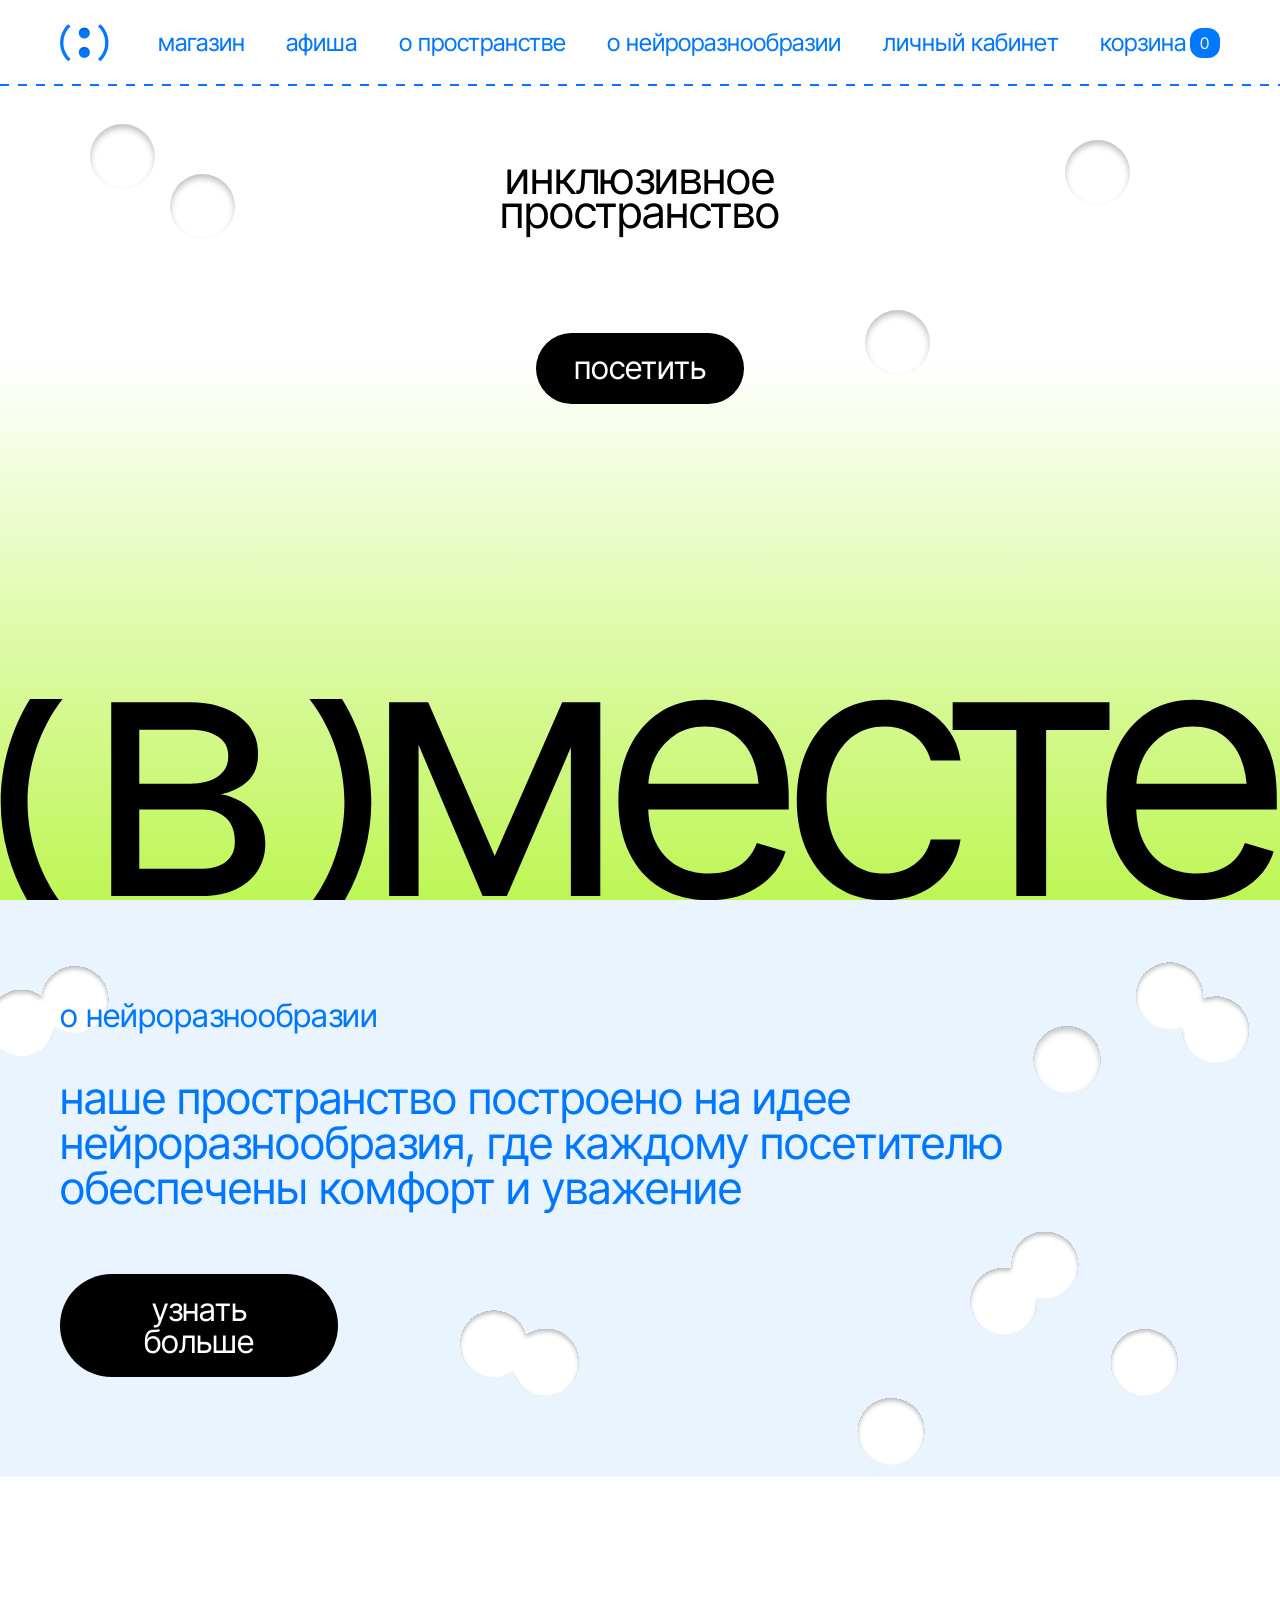
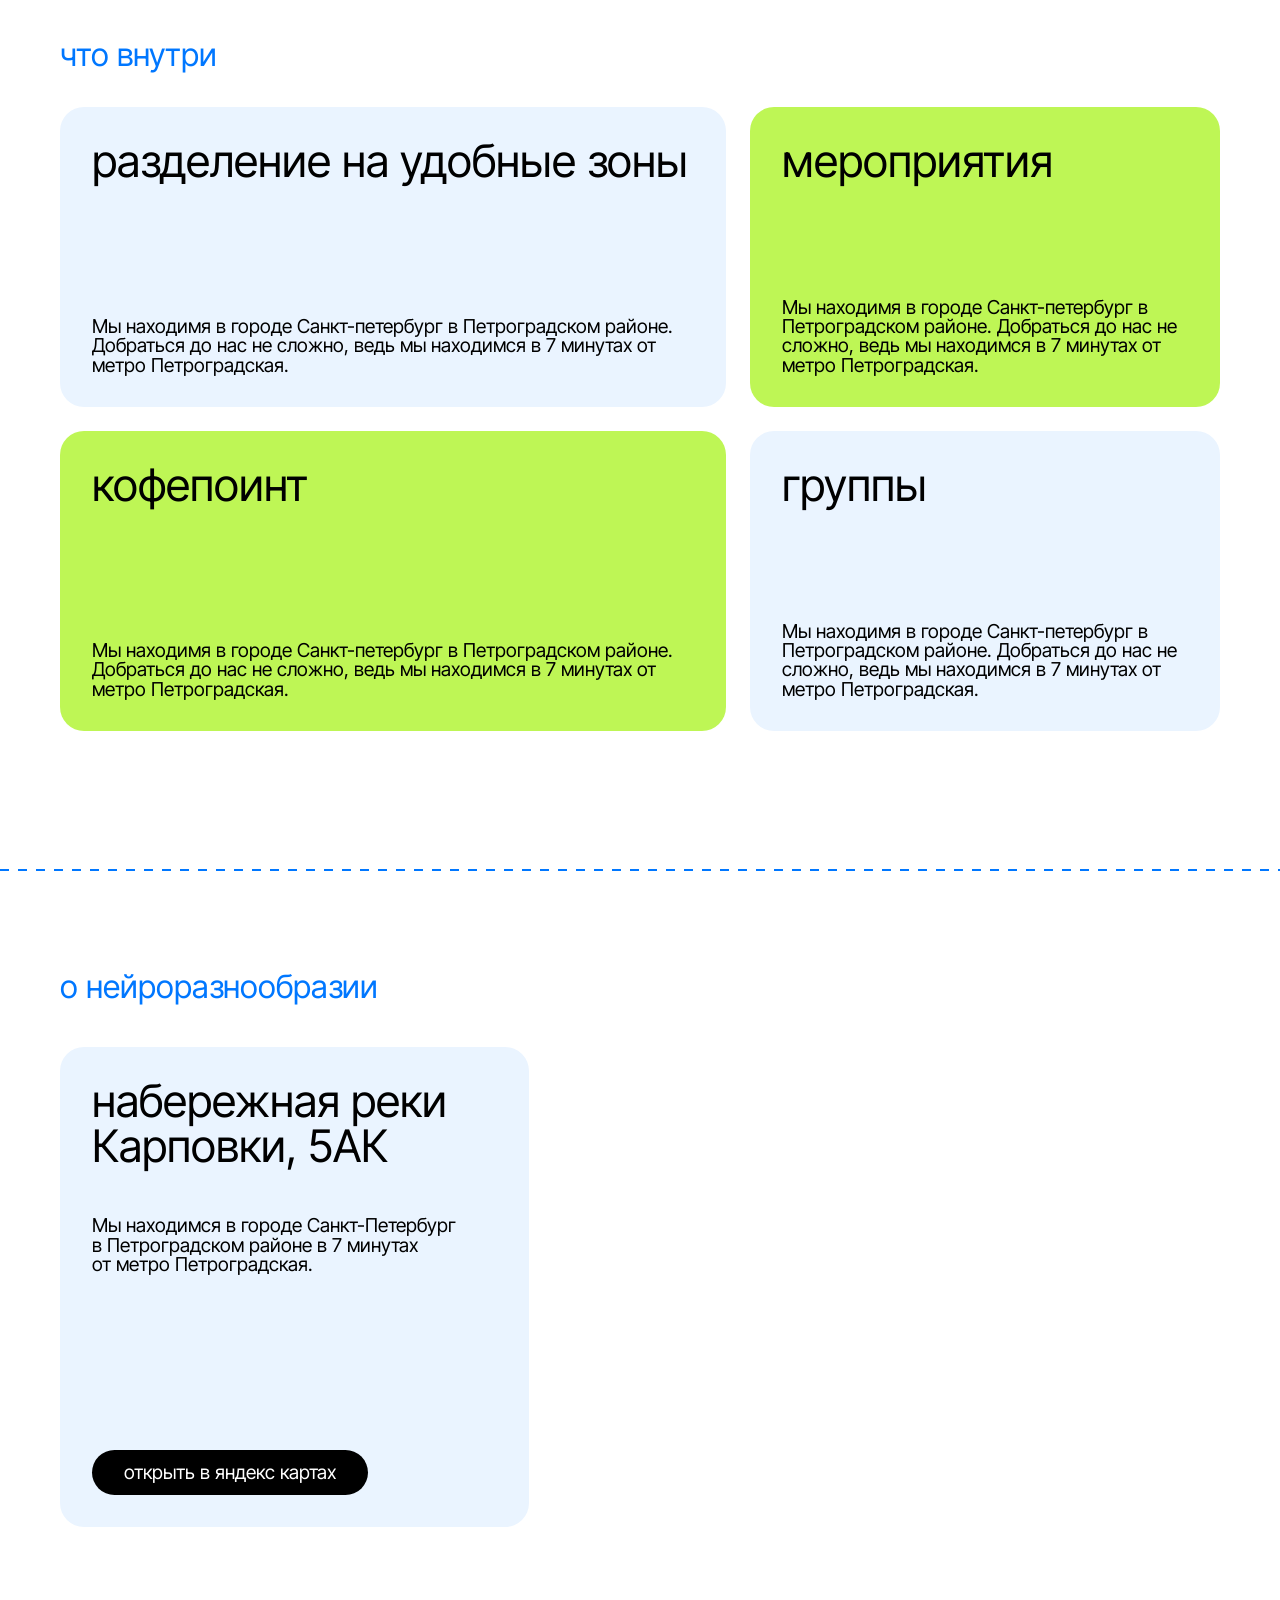
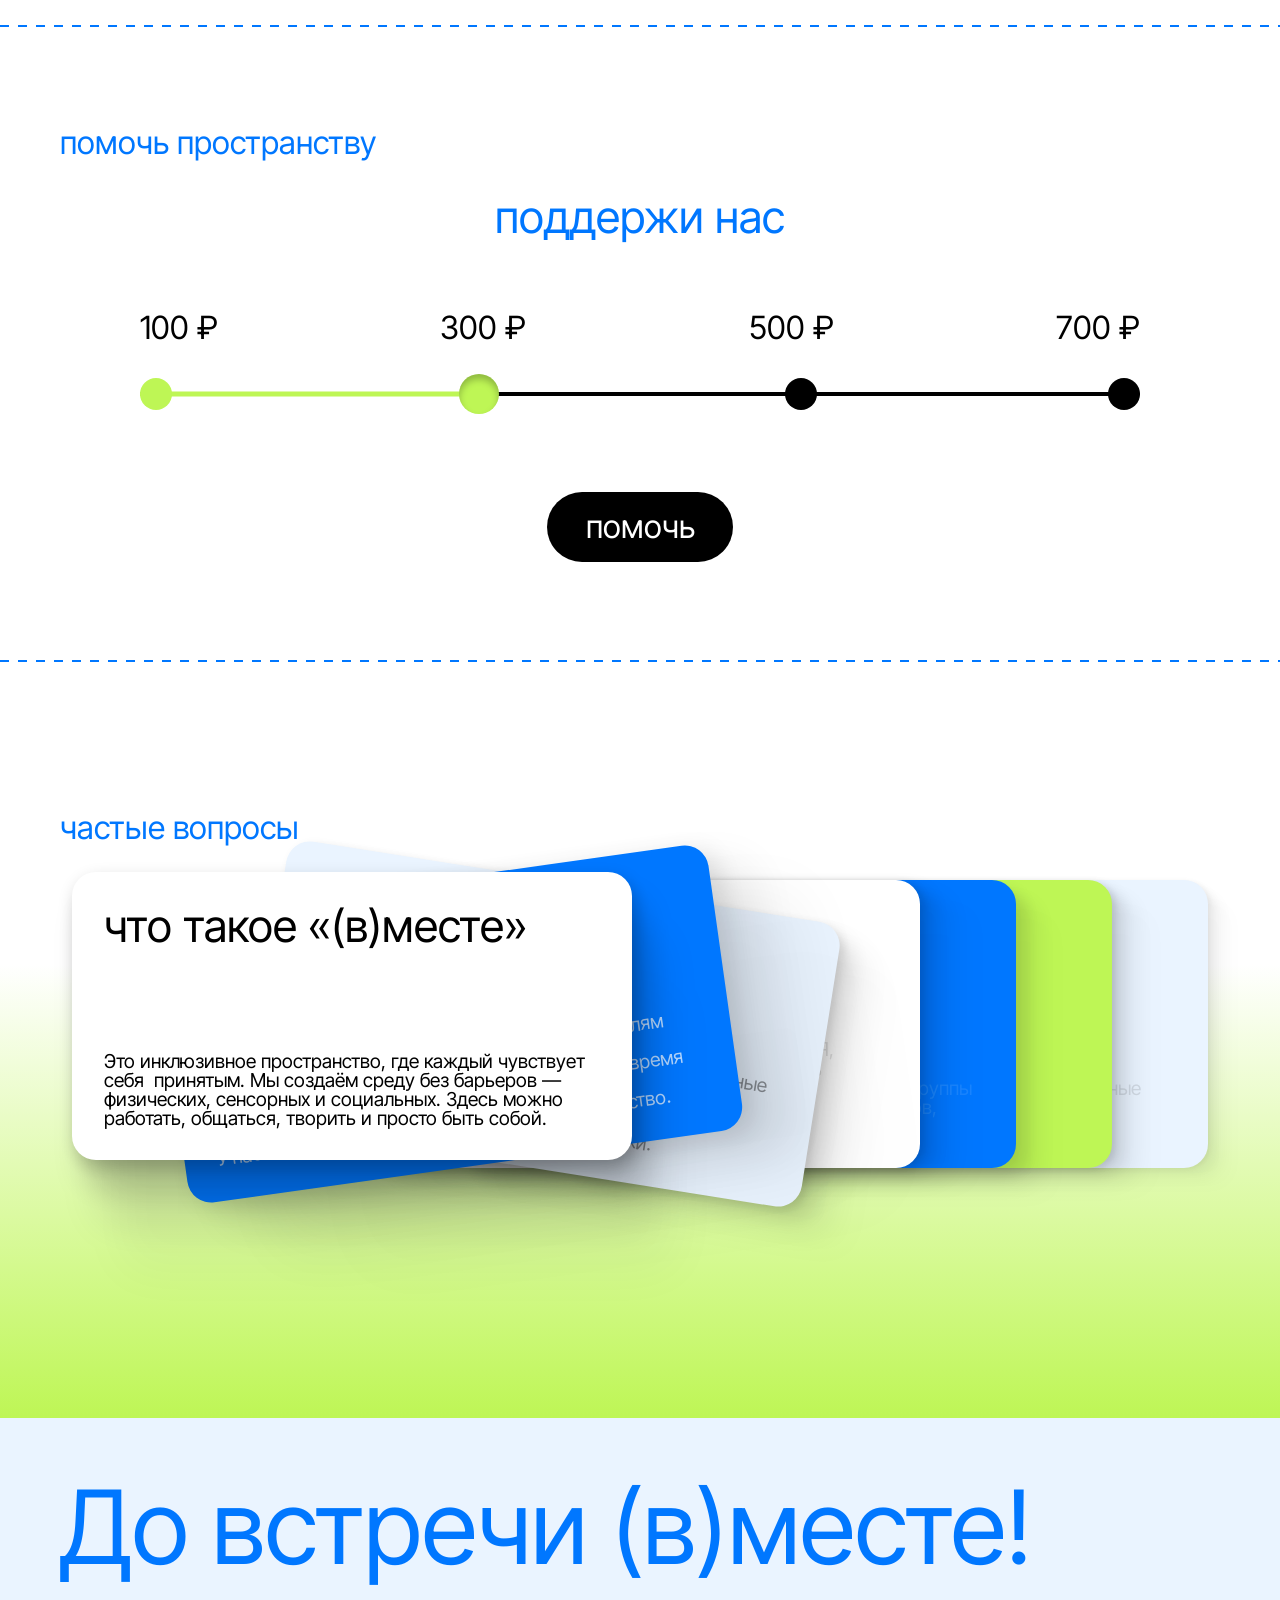
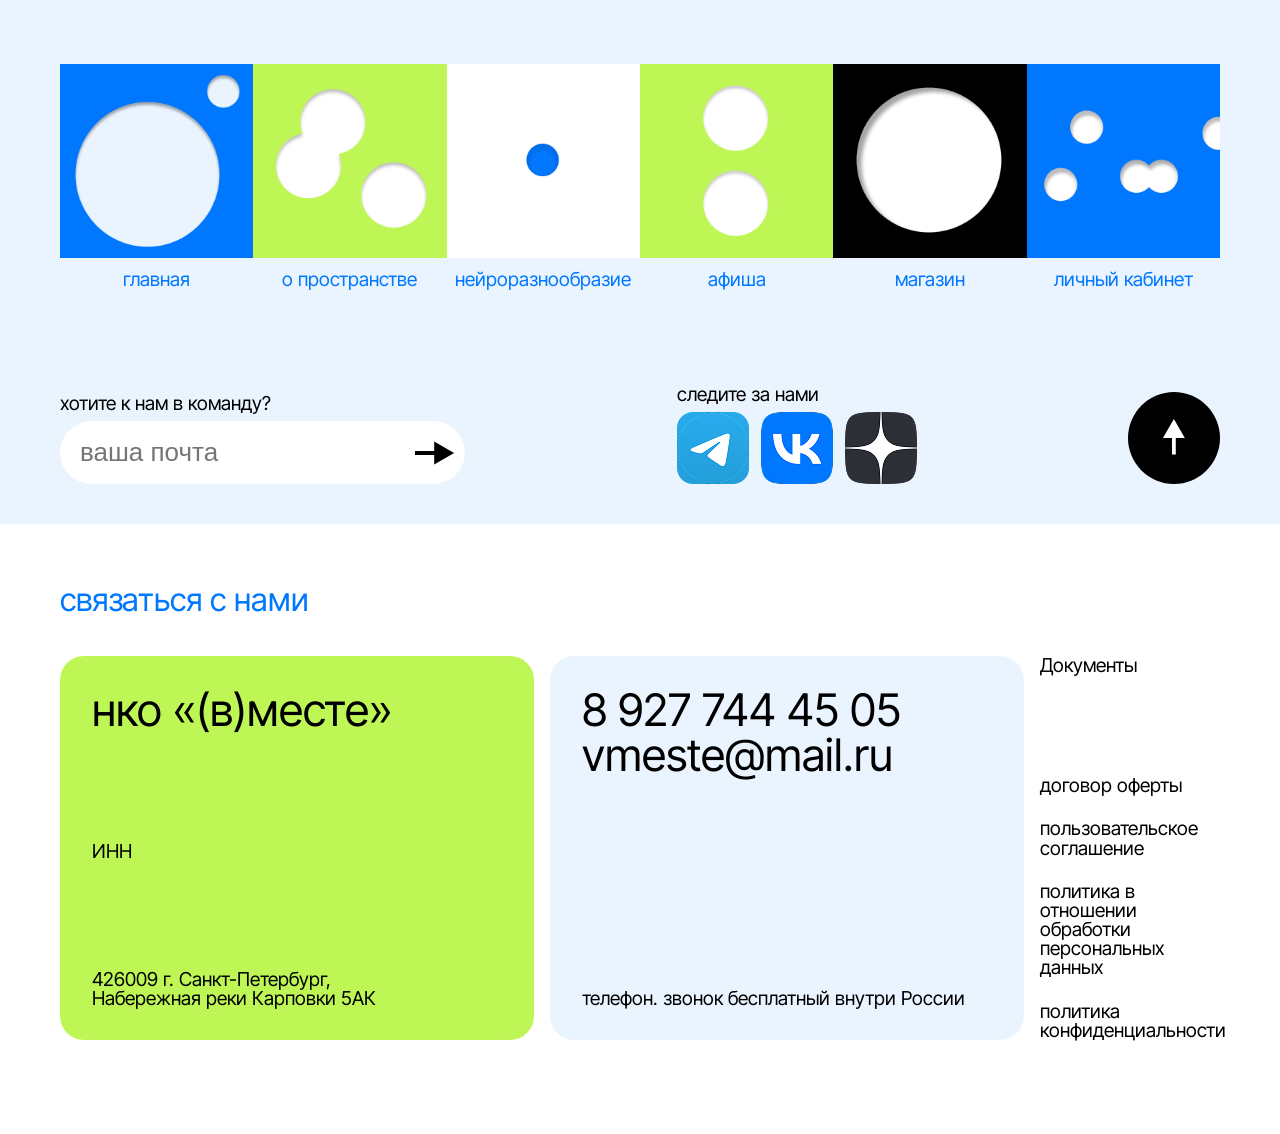
==== index.html @ 38965b95 "Первый коммит" ====
<!DOCTYPE html>
<html lang="ru">
<head>
  <meta charset="UTF-8" />
  <meta name="viewport" content="width=device-width, initial-scale=1.0" />

  <!-- fonts -->
  <link href="https://fonts.googleapis.com/css2?family=Inter+Tight:wght@400&display=swap" rel="stylesheet">

  <!-- styles -->
  <link rel="stylesheet" href="styles/base/reset.css">
  <link rel="stylesheet" href="styles/base/variables.css">
  <link rel="stylesheet" href="styles/base/typography.css">
  

  <link rel="stylesheet" href="styles/layout/grid.css">
  <link rel="stylesheet" href="styles/layout/header.css">

  <link rel="stylesheet" href="styles/components/buttons.css">
  <link rel="stylesheet" href="styles/components/cards.css">
  <link rel="stylesheet" href="styles/components/akk.css">
  <link rel="stylesheet" href="styles/components/slider.css">

  <link rel="stylesheet" href="styles/pages/home.css">
  <link rel="stylesheet" href="styles/layout/footer.css">
  <link rel="stylesheet" href="styles/utils/helpers.css">

  <title>(в)месте</title>
</head>

<body>

 

  <!-- HEADER -->
  <header class="header">
    <div class="layout header__inner">

      <div class="logo">
      <a href="index.html"><img src="media/лого.png" alt="(в)месте"></a>
      </div>

    <!-- Десктопная навигация -->
      <nav class="nav">
        <a href="magazin.html">магазин</a>
        <a href="afisha.html">афиша</a>
        <a href="about vmeste.html">о пространстве</a>
        <a href="about neiro.html">о нейроразнообразии</a>
        <a href="lk.html" class="nav-cart">личный кабинет</a>
        <a href="korzina.html" class="cart">корзина
          <span class="nav-cart__icon">
            <svg width="30" height="30" viewBox="0 0 30 30" fill="none" xmlns="http://www.w3.org/2000/svg">
              <rect width="30" height="30" rx="12" fill="#0178FF"/>
            </svg>

            <span class="nav-cart__count">0</span>
          </span>
        </a>
      </nav>

    <!-- Мобильные элементы (видны только на мобилке) -->
      <div class="header__mobile-right">
        <!-- Иконка корзины -->
        <a href="korzina.html"  aria-label="Корзина">
           <span class="cart-icon__icon">
              <svg width="44" height="38" viewBox="0 0 44 38" fill="none" xmlns="http://www.w3.org/2000/svg">
                <path d="M21.542 0C25.9345 6.2473e-05 28.7988 1.90151 30.501 4.36328C31.9201 6.41578 32.4857 8.78502 32.5967 10.6074H40.2998C42.2017 10.6074 43.6236 12.3545 43.2373 14.2168L38.8047 35.584C38.5157 36.9761 37.289 37.9736 35.8672 37.9736H7.83008C6.42809 37.9736 5.21247 37.0032 4.90332 35.6357L0.0751953 14.2686C-0.348692 12.3924 1.0776 10.6077 3.00098 10.6074H10.3477C10.4828 8.78265 11.0841 6.40701 12.5361 4.35156C14.268 1.90026 17.1509 6.07893e-05 21.542 0ZM21.542 3C18.1528 3.00006 16.1721 4.40373 14.9863 6.08203C13.9622 7.53158 13.4917 9.25329 13.3584 10.6074H29.5898C29.4801 9.25083 29.037 7.52241 28.0332 6.07031C26.88 4.40241 24.9298 3.00006 21.542 3Z" fill="#0178FF"/>
                <path d="M21.2422 29.5723C20.388 29.5723 19.6589 29.3379 19.0547 28.8691C18.4505 28.4004 17.9896 27.7233 17.6719 26.8379C17.3542 25.9473 17.1953 24.8691 17.1953 23.6035C17.1953 22.3431 17.3542 21.2676 17.6719 20.377C17.9948 19.4811 18.4583 18.7988 19.0625 18.3301C19.6667 17.8561 20.3932 17.6191 21.2422 17.6191C22.0911 17.6191 22.8177 17.8561 23.4219 18.3301C24.026 18.7988 24.487 19.4811 24.8047 20.377C25.1276 21.2676 25.2891 22.3431 25.2891 23.6035C25.2891 24.8691 25.1302 25.9473 24.8125 26.8379C24.4948 27.7233 24.0339 28.4004 23.4297 28.8691C22.8307 29.3379 22.1016 29.5723 21.2422 29.5723ZM21.2422 28.3379C21.8203 28.3379 22.3099 28.153 22.7109 27.7832C23.112 27.4082 23.4167 26.8665 23.625 26.1582C23.8385 25.4499 23.9453 24.5983 23.9453 23.6035C23.9453 22.6035 23.8385 21.7493 23.625 21.041C23.4167 20.3327 23.112 19.791 22.7109 19.416C22.3099 19.041 21.8203 18.8535 21.2422 18.8535C20.3776 18.8535 19.7109 19.2702 19.2422 20.1035C18.7734 20.9368 18.5391 22.1035 18.5391 23.6035C18.5391 24.5983 18.6432 25.4499 18.8516 26.1582C19.0651 26.8665 19.3724 27.4082 19.7734 27.7832C20.1797 28.153 20.6693 28.3379 21.2422 28.3379Z" fill="white"/>
              </svg>

              <span class="nav-cart__count"></span>
            </span>
        </a>

        <!-- Бургер -->
        <button class="burger" aria-label="Открыть меню" aria-expanded="false">
          <span class="burger__line"></span>
          <span class="burger__line"></span>
          <span class="burger__line"></span>
        </button>
      </div>
    </div>
  </header>

  <div class="mobile-menu">
    <div class="mobile-menu__inner">
      <nav class="mobile-menu__nav">
        <a href="magazin.html">магазин</a>
        <a href="afisha.html">афиша</a>
        <a href="about vmeste.html">о пространстве</a>
        <a href="about neiro.html">о нейроразнообразии</a>
        <a href="lk.html">личный кабинет</a>
      </nav>
    </div>  
  </div>
  <!-- MAIN -->
  <main>

    <!-- HERO -->
    <section class="hero">

    
      <div class="hero__content">
        <h2 id="ip">
          инклюзивное<br>пространство
        </h2>

        <button id="bh" class="btn btn--primary">
          посетить
        </button>
      </div>

      <div class="hero__title">
        <img src="media/vmeste.svg" alt="(в)месте">
      </div>

      <!-- декоративные круги оставляем -->
      <div class="hero__circle hero__circle--1"></div>
      <div class="hero__circle hero__circle--2"></div>
      <div class="hero__circle hero__circle--3"></div>
      <div class="hero__circle hero__circle--4"></div>


    </section>

    <!-- ABOUT -->
    <section class="about">

      <div id="vyr"><img src="media/b2.svg" alt="вырезанные круги на фоне"></div>

      <div class="layout">
        <h3 class="block_name" id="z2">о нейроразнообразии</h3>
        <h2 id="abz2">наше пространство построено на&nbsp;идее нейроразнообразия, где&nbsp;каждому&nbsp;посетителю обеспечены комфорт и&nbsp;уважение</h2>
        <button id="yznat" class="btn btn--primary">
          узнать больше
        </button>


      </div>
    </section>

    <!-- FEATURES -->
    <section class="features">
      <div class="layout">
        <h3 id="zf" class="block_name">что внутри</h3>
        
        
        <div class="features__grid">
        
          <article class="card card--wide card--blue card--mid">
              <h2>разделение на удобные зоны</h2>
              <p>Мы находимя в городе Санкт-петербург в Петроградском районе. Добраться до нас не сложно, ведь мы находимся в 7 минутах от метро Петроградская.</p>
          </article>
          <article class="card card--narrow card--green card--mid">

            <h2>мероприятия</h2>
            <p>Мы находимя в городе Санкт-петербург в Петроградском районе. Добраться до нас не сложно, ведь мы находимся в 7 минутах от метро Петроградская.</p>

          </article>
          <article class="card card--wide card--green card--mid">

            <h2>кофепоинт</h2>
            <p>Мы находимя в городе Санкт-петербург в Петроградском районе. Добраться до нас не сложно, ведь мы находимся в 7 минутах от метро Петроградская.</p>

          </article>
          <article class="card card--narrow card--blue card--mid">

            <h2>группы</h2>
            <p>Мы находимя в городе Санкт-петербург в Петроградском районе. Добраться до нас не сложно, ведь мы находимся в 7 минутах от метро Петроградская.</p>

          </article>

        </div>

      </div>
    </section>

    <!-- LOCATION -->
    <section class="location">
      <div  class="layout layout--location">

        <h3 class="block_name" >о нейроразнообразии</h3>
        
        <article class="card card--narrow card--blue card--tall">
          <div>
            <h2 id="adress">набережная реки Карповки, 5АК</h2>
            <p>Мы находимся в&nbsp;городе Санкт-Петербург в&nbsp;Петроградском&nbsp;районе в&nbsp;7&nbsp;минутах <br> от&nbsp;метро&nbsp;Петроградская.</p>
          </div>
          
          <button class="btn btn--secondary" >открыть в яндекс картах</button>
         
        </article>

        <article id="map" class="card card--wide card--tall">  
         
        </article>

      </div>
    </section>

    <!-- DONATE -->
    <section class="donate">
      <div  class="layout ">
        <h3 class="block_name">помочь пространству</h3>
        
        <div id="support">
          <h2 id="sup">поддержи нас</h2>
          <div class="slider">
              
                <!-- трек с заполнением (без ползунка) -->
            <div class="labels-top" id="labelsTop">
              <h3 class="label">100 ₽</h3>
              <h3 class="label">300 ₽</h3>
              <h3 class="label">500 ₽</h3>
              <h3 class="label">700 ₽</h3>
            </div>
                
                <!-- ползунок (трек) с кнопками -->
            <div class="slider-track" id="sliderTrack">
              <div class="track-fill" id="trackFill"></div>
              <div class="track-buttons" id="trackButtons">
                <button class="track-btn" data-value="100"></button>
                <button class="track-btn" data-value="300"></button>
                <button class="track-btn" data-value="500"></button>
                <button class="track-btn" data-value="700"></button>
              </div>
            </div>
                
            



          </div>
          <button class="btn btn--primary"> помочь </button>

        </div>





      </div>
    </section>

    <!-- FAQ -->
    <section class="faq">
      <div class="layout layout--padding">
        <h3 class="block_name">частые вопросы</h3>
        <div class="abonement-stack">

          <article class="abonement-item abonement-item--white">
            <h2 class="abonement-item__title">что такое «(в)месте»</h2>
            <p class="abonement-item__description">
              Это инклюзивное пространство, где&nbsp;каждый чувствует себя &nbsp;принятым. 
              Мы&nbsp;создаём среду без&nbsp;барьеров&nbsp;— физических, сенсорных и&nbsp;социальных. 
              Здесь&nbsp;можно работать, общаться, творить и&nbsp;просто&nbsp;быть&nbsp;собой.</p>
          </article>
          
          <article class="abonement-item abonement-item--blue">
            <h2 class="abonement-item__title">кому подходит пространство?</h2>
            <p class="abonement-item__description">
              Всем! Людям с&nbsp;особенностями развития, родителям с&nbsp;детьми, тем&nbsp;кто&nbsp;работает удалённо, 
              ищет единомышленников или&nbsp;просто хочет провести время в&nbsp;принимающей атмосфере. 
              У&nbsp;нас&nbsp;нет&nbsp;«целевой&nbsp;аудитории»&nbsp;—&nbsp;есть&nbsp;сообщество.</p>
          </article>
          
          <article class="abonement-item abonement-item--lightblue">
            <h2 class="abonement-item__title">какая доступность предусмотрена?</h2>
            <p class="abonement-item__description">
              Пандусы и&nbsp;широкие проходы для&nbsp;колясок, тактильные направляющие, индукционные петли для&nbsp;слабослышащих,
              визуальные расписания, дружественное освещение без&nbsp;мерцания и&nbsp;тихая&nbsp;комната для&nbsp;сенсорной&nbsp;разгрузки.</p>
          </article>
          
          <article class="abonement-item abonement-item--white">
            <h2 class="abonement-item__title">как проходят мероприятия?</h2>
            <p class="abonement-item__description">
              Все события адаптированы: есть перевод на&nbsp;РЖЯ, субтитры, тихие зоны, возможность участвовать удалённо. 
              Ведущие обучены инклюзивному взаимодействию. Вы&nbsp;всегда можете сообщить о&nbsp;своих&nbsp;потребностях на&nbsp;входе.</p>
          </article>
          
          <article class="abonement-item abonement-item--blue">
            <h2 class="abonement-item__title">какие есть льготы?</h2>
            <p class="abonement-item__description">
              Бесплатный вход для&nbsp;людей с&nbsp;инвалидностью 1 группы и&nbsp;их&nbsp;сопровождающих. 
              Скидка 50% для&nbsp;студентов, пенсионеров и&nbsp;многодетных семей.</p>
          </article>
          
          <article class="abonement-item abonement-item--green">
            <h2 class="abonement-item__title">где&nbsp;мы&nbsp;находимся?</h2>
            <p class="abonement-item__description">
              Мы находимся в&nbsp;городе Санкт-Петербург в&nbsp;Петроградском районе. <br> 7&nbsp;минут от&nbsp;метро&nbsp;Петроградская.</p>
          </article>
          
          <article class="abonement-item abonement-item--lightblue">
            <h2 class="abonement-item__title">что входит в&nbsp;стоимость?</h2>
            <p class="abonement-item__description">
              Чай, кофе и&nbsp;печенье без&nbsp;ограничений, доступ во&nbsp;все&nbsp;зоны пространства, 
              участие в&nbsp;некоторых активностях, быстрый Wi-Fi, библиотека, настольные игры.
               А&nbsp;главное&nbsp;— принимающее сообщество и&nbsp;атмосфера&nbsp;где&nbsp;тебя&nbsp;ждут.</p>
          </article>
          
        </div>
      </div>


    </section>

  </main>

  <!-- FOOTER -->
  <footer class="footer">
    <div id="fbackf" >
      <div class="layout">
        <h1 id="zf" class="full-width" >До встречи (в)месте!</h1>
        <article class="foot_nav"> 
          <div class="navc"> 
            <a href="index.html"><img src="media/f1.png" alt=""></a>
            <a href="index.html"><p>главная</p></a>
          </div>

          <div class="navc"> 
            <a href="about vmeste.html"><img src="media/f2.png" alt=""></a>
            <a href="about vmeste.html"><p>о пространстве</p></a>
          </div>

          <div class="navc"> 
            <a href="about neiro.html"><img src="media/f3.png" alt=""></a>
            <a href="about neiro.html"><p>нейроразнообразие</p></a>
          </div>

          <div class="navc"> 
            <a href="afisha.html"><img src="media/f4.png" alt=""></a>
            <a href="afisha.html"><p>афиша</p></a>
          </div>

          <div class="navc"> 
            <a href="magazin.html"><img src="media/f5.png" alt=""></a>
            <a href="magazin.html"><p>магазин</p></a>
          </div>

          <div class="navc"> 
            <a href="lk.html"> <img src="media/f6.png" alt=""></a>
            <a href="lk.html"><p>личный кабинет</p></a>
          </div>

        </article>
      
        <div class="nizb">
          <div class="footer__subscribe">
            <p class="footer__subscribe-text">хотите к нам в команду?</p>
            <form class="input-arrow">
              <input 
                type="email" 
                placeholder="ваша почта" 
                class="input-arrow__field"
              >

              <button type="submit" class="input-arrow__btn">
                <!-- вставь сюда SVG из Figma -->
                <svg width="40" height="23" viewBox="0 0 40 23" fill="none" xmlns="http://www.w3.org/2000/svg">
                <path d="M39.124 11.5006L19.2046 23.0012L19.2046 13.4926L-9.38835e-07 13.4926L-6.6163e-07 9.50867L19.2046 9.50868L19.2046 1.33629e-06L39.124 11.5006Z" fill="black"/>
                </svg>

              </button>
            </form>
          </div>
      
        
          <div class="footer__socials">
            <p>следите за нами</p>
            <div class="footer__icons">
              <a href="#" aria-label="Telegram" class="icon"><img src="media/icon_telegram.png" alt=""></a>
              <a href="#" aria-label="VK" class="icon"><img src="media/icon_vk.png" alt=""></a>
              <a href="#" aria-label="Еще" class="icon"><img src="media/icon_dzen.png" alt=""></a>
            </div>
          </div>

          <div>
            <button class="footer__buttonup"> 
              <svg width="35" height="57" viewBox="0 0 35 57" fill="none" xmlns="http://www.w3.org/2000/svg">
              <path d="M17.3203 -1.30331e-06L34.6406 30L20.3203 30L20.3203 56.1973L14.3203 56.1973L14.3203 30L-1.97128e-06 30L17.3203 -1.30331e-06Z" fill="white"/>
              </svg>

            </button>
          </div>
        </div>
      </div>
        
    </div>


    <div id="sback" class="layout"> 

      <h3 id="contactz"  class="full-width">связаться с нами</h3>

          <div class="footer__contacts">

            <!-- карточка 1 -->
            <div class="footer__card footer__card--narrow footer__card--green">
              <h2>нко «(в)месте»</h2>
              <p>ИНН</p>
              <p>
                426009 г. Санкт-Петербург,<br>
                Набережная реки Карповки 5АК
              </p>
            </div>

            <!-- карточка 2 -->
            <div class="footer__card footer__card--narrow footer__card--blue">
              <div><h2>8 927 744 45 05</h2>
              <h2>vmeste@mail.ru</h2></div>
              <p class="footer__note">телефон. звонок бесплатный внутри России</p>
            </div>

            <!-- карточка 3 -->
            <div class="footer__links">
              <p>Документы</p>
              <div class="footer__linksw"> 
               <a href="#"><p>договор оферты</p></a>
               <a href="#"><p>пользовательское соглашение</p></a>
               <a href="#"><p>политика в отношении обработки персональных данных</p></a>
               <a href="#"><p>политика конфиденциальности</p></a>
              </div>
              
            </div>
          </div>

    </div>
  


  </footer>

  

  <script src="js/up.js"></script>
  <script src="js/burger.js"></script>
  <script src="js/slider.js"></script>
  <script src="js/akk.js"></script>
  

  <script>
  // Функция для загрузки карты
  function initMap() {
      // Координаты вашего адреса (наб. реки Карповки, 5АК, Санкт-Петербург)
      // Я нашел их заранее: 59.966, 30.306
      const myAddressCoords = [59.966, 30.306];
      
      // Создаем карту внутри контейнера #map
      const myMap = new ymaps.Map('map', {
          center: myAddressCoords,  // Центрируем карту по вашему адресу
          zoom: 17,                 // Хороший масштаб, чтобы было видно здание
          controls: ['zoomControl', 'fullscreenControl'] // Элементы управления
      });
      
      // Создаем метку (Placemark) в нужных координатах
      const myPlacemark = new ymaps.Placemark(myAddressCoords, {
          // Данные, которые появятся в балуне (всплывающем окне) при клике на метку
          balloonContentHeader: '(в)месте',
          balloonContentBody: 'набережная реки Карповки, 5АК',
          balloonContentFooter: 'Санкт-Петербург',
          // Текст, который появляется при наведении
          hintContent: 'Мы здесь!'
      }, {
          // Необязательные опции внешнего вида
          preset: 'islands#blueStretchyIcon', // Красивый стиль метки
          draggable: false // Чтобы метку нельзя было перетащить
      });
      
      // Добавляем метку на карту
      myMap.geoObjects.add(myPlacemark);
      
      // Опционально: открыть балун при загрузке страницы
      myPlacemark.balloon.open();
      
      // Код для кнопки "открыть в яндекс картах"
      const openBtn = document.getElementById('openMapBtn');
      if (openBtn) {
          openBtn.addEventListener('click', () => {
              // Формируем ссылку для открытия в Яндекс.Картах (пешеходный маршрут от метро)
              const metroStation = 'м. Петроградская';
              const address = 'набережная реки Карповки, 5АК, Санкт-Петербург';
              // Ссылка на пеший маршрут (rtt=pd)
              const url = `https://yandex.ru/maps/?rtext=${encodeURIComponent(metroStation)}~${encodeURIComponent(address)}&rtt=pd`;
              window.open(url, '_blank');
          });
      }
  }
  
  // Загрузка API и инициализация карты
  // Ваш API-ключ
  const apiKey = 'db40a49d-ad56-418d-8392-41600f39fc8c';
  
  // Проверяем, загружен ли уже API
  if (typeof ymaps === 'undefined') {
      const script = document.createElement('script');
      script.src = `https://api-maps.yandex.ru/2.1?apikey=${apiKey}&lang=ru_RU`;
      script.onload = () => ymaps.ready(initMap);
      document.head.appendChild(script);
  } else {
      ymaps.ready(initMap);
  }
</script>



  
</body>
</html>
---- styles/base/variables.css ----
:root {
  /* =========================
     COLORS
  ========================== */
  --black: #000;
  --white: #fff;
  --blue: #0077FF;
  --dark-blue: #0066da;
  --light-blue: #EAF4FF;
  --green: #BEF655;

  /* =========================
     GRADIENTS
  ========================== */
  --gradient-main: linear-gradient(to top, #BEF655 0%, #FFFFFF 60%);

  /* =========================
     LAYOUT
  ========================== */
  --header-height: 86px;

  /* =========================
     SPACING (8pt system)
  ========================== */
  --space-4: 4px;
  --space-8: 8px;
  --space-16: 16px;
  --space-24: 24px;
  --space-32: 32px;
  --space-64: 64px;

  /* =========================
     TYPOGRAPHY BASE
  ========================== */
  --font-primary: "Inter Tight", sans-serif;
  --lh-100: 100%;
  --font-weight: 400;

  /* =========================
     TYPOGRAPHY SIZES (clamp)
  ========================== */
  --h1: clamp(54px, 8vw, 128px);
  --h2: clamp(28px, 3.5vw, 64px);
  --h3: clamp(16px, 2.5vw, 32px);
  --body: clamp(12px, 1.5vw, 20px);
  --dec: clamp(12px, 1.5vw, 16px);
  --nav: clamp(16px, 2vw, 24px);
  --btn-primary: clamp(16px, 2.5vw, 32px);
  --btn-secondary: clamp(12px, 1.5vw, 20px);

  /* =========================
     BUTTON PADDING
  ========================== */
  --btn-padding-mobile: 12px 24px;
  --btn-padding-desktop: 22px 60px;
}

/* ===== ГЛОБАЛЬНЫЕ СТИЛИ ССЫЛОК ===== */
---- styles/base/typography.css ----
h1, h2, h3, p {
  font-family: var(--font-primary);
  line-height: var(--lh-100);
  font-weight: var(--font-weight);
  margin: 0;
}

h1 { font-size: var(--h1); }
h2 { font-size: var(--h2); }
h3 { font-size: var(--h3); }

p {
  font-size: var(--body);
}

.dec {
  font-family: var(--font-primary);
  line-height: var(--lh-100);
  font-weight: var(--font-weight);
  margin: 0;
  font-size: var(--dec);
}

.zone-label {
  font-family: var(--font-primary);
  font-size: var(--body);
  fill: black;
  pointer-events: none; /* критично */
}
---- styles/layout/grid.css ----
/* ===== АДАПТИВНАЯ СЕТКА ===== */
.layout {
  --grid-columns: 12;
  --grid-gap: clamp(8px, 1.25vw, 24px);
  
  display: grid;
  grid-template-columns: repeat(var(--grid-columns), 1fr);
  gap: var(--grid-gap);
  
  width: 100%;
  max-width: 1608px;
  margin: 0 auto;
  padding: 0;
}

.layout--padding {
  padding-top: 120px;
  padding-bottom: 120px;
}

/* Декоративная линия снизу */
#locate {
  position: relative;
}

#locate::after {
  content: '';
  position: absolute;
  bottom: 0;
  left: 0;
  width: 100%;
  height: 2px;
  background: repeating-linear-gradient(
    to right,
    var(--blue) 0px,
    var(--blue) 9px,
    transparent 9px,
    transparent 18px
  );
  background-repeat: no-repeat;
}

.flex {
  display: flex;
  justify-self: center;
  flex-direction: column;
  align-items: center;
}


/* ===== ПЛАНШЕТ ===== */
@media (max-width: 1608px) {
  .layout {
    --grid-columns: 12;
    padding: 0 60px;
  }
  
  .layout--padding {
    padding-top: 80px;
    padding-bottom: 80px;
  }
}

/* ===== ПЛАНШЕТ ===== */
@media (max-width: 1156px) {
  .layout {
    --grid-columns: 6;
    padding: 0 24px;
  }
  
  .layout--padding {
    padding-top: 80px;
    padding-bottom: 80px;
  }
}

/* ===== МОБИЛКА ===== */
@media (max-width: 756px) {
  .layout {
    --grid-columns: 4;
    padding: 0 8px;
  }
  
  .layout--padding {
    padding-top: 60px;
    padding-bottom: 60px;
  }


}
---- styles/layout/header.css ----
/* ===== HEADER ===== */
.header {
  position: fixed;
  top: 0;
  left: 0;
  width: 100%;
  height: var(--header-height);
  z-index: 1000;

  display: flex;
  align-items: center;
  backdrop-filter: blur(15px);
  -webkit-backdrop-filter: blur(10px);
}

.header__inner {
  width: 100%;
  align-items: center;
}

/* ===== ЛОГОТИП ===== */
.logo {
  grid-column: 1 / 4;
  display: flex;
  align-items: center;
}

.logo img {
  display: block;
  max-width: 100%;
  height: auto;
}

/* ===== НАВИГАЦИЯ ===== */
.nav {
  grid-column: 5 / -1;
  display: flex;
  justify-content: space-between;
  align-items: center;
  font-family: var(--font-primary);
  font-size: var(--nav);
  line-height: var(--lh-100);
  font-weight: var(--font-weight);
  text-decoration: none;
}

.nav a {
  color: var(--blue);
  text-decoration: none;
  display: flex;
  align-items: center;
}

.nav a:hover {
  color: var(--dark-blue);
  text-decoration: none;
}

/* ===== ДЕКОРАТИВНАЯ ЛИНИЯ СНИЗУ ===== */
.header::after {
  content: '';
  position: absolute;
  bottom: 0;
  left: 0;
  width: 100%;
  height: 2px;
  background: repeating-linear-gradient(
    to right,
    var(--blue),
    var(--blue) 9px,
    transparent 9px,
    transparent 18px
  );
}

/* ===== МОБИЛЬНЫЕ ЭЛЕМЕНТЫ (по умолчанию скрыты) ===== */
.header__mobile-right {
  display: none;
}

.cart {
  gap: 4px;
}

.cart-icon {
  display: none;
  position: relative;
  width: 32px;
  height: 32px;
  cursor: pointer;
}

.nav-cart {
  display: inline-flex;
  align-items: center;
  text-decoration: none;
  color: var(--blue);
  gap: 4px;
}

.nav-cart__icon {
  position: relative;
  display: inline-flex;
  align-items: center;
  justify-content: center;
}

.nav-cart__icon svg {
  display: block;
}

.nav-cart__count {
  position: absolute;
  top: 50%;
  left: 50%;
  transform: translate(-50%, -50%);
  color: white;
  font-family: var(--font-primary);
  font-size: 16px;
  font-weight: 400;
  line-height: 1;
  pointer-events: none;
}

.burger {
  display: none;
  width: 32px;
  height: 32px;
  background: none;
  border: none;
  cursor: pointer;
  flex-direction: column;
  justify-content: center;
  align-items: center;
  gap: 6px;
  padding: 0;
  z-index: 1001;
}

.burger__line {
  display: block;
  width: 32px;
  height: 3px;
  background: var(--black);
  border-radius: 3px;
  transition: transform 0.3s ease, opacity 0.3s ease;
}

/* Анимация в крестик */
.burger.active .burger__line:nth-child(1) {
  transform: translateY(9px) rotate(45deg);
}

.burger.active .burger__line:nth-child(2) {
  opacity: 0;
}

.burger.active .burger__line:nth-child(3) {
  transform: translateY(-9px) rotate(-45deg);
}

/* ===== МОБИЛЬНОЕ МЕНЮ ===== */
.mobile-menu {
  display: none;
  position: fixed;
  top: 0;
  left: 0;
  width: 100%;
  height: 310px;
  background: var(--white);
  z-index: 999;
  padding-top: calc(var(--header-height) + 16px);
  box-shadow: 0 4px 20px rgba(0, 0, 0, 0.1);
  transform: translateY(-100%);
  transition: transform 0.4s cubic-bezier(0.4, 0, 0.2, 1);
}

.mobile-menu.active {
  transform: translateY(0);
}

.mobile-menu__inner {
  display: grid;
  grid-template-columns: repeat(4, 1fr);
  column-gap: 8px;
  justify-content: center;
  padding: 0 clamp(16px, 8vw - 60px, 156px);
}

.mobile-menu__nav {
  grid-column: 2 / 5;
  display: flex;
  flex-direction: column;
  gap: 16px;
}

.mobile-menu__nav a {
  font-family: var(--font-primary);
  font-size: 16px;
  line-height: var(--lh-100);
  font-weight: var(--font-weight);
  color: var(--black);
  text-decoration: none;
}

.mobile-menu__nav a:hover {
  color: var(--blue);
}

/* ===== АДАПТИВ ===== */

/* Ноутбук (1608px) */
@media (max-width: 1608px) {
  .logo {
    grid-column: 1 / 2;
  }
  
  .nav {
    grid-column: 2 / -1;
  }
}

/* Планшет (1156px) */
@media (max-width: 1156px) {
  .logo {
    grid-column: 1 / 2;
  }
  
  .nav {
    grid-column: 2 / -1;
  }
}

/* Мобилка (756px) */
@media (max-width: 756px) {
  .header {
    height: var(--header-height);
  }
  
  .logo {
    grid-column: 1 / 3;
  }
  
  /* Скрываем десктопную навигацию */
  .nav {
    display: none;
  }
  
  /* Показываем корзину, бургер, мобильное меню */
  .header__mobile-right {
    display: flex;
    align-items: center;
    gap: 16px;
    grid-column: 3 / -1;
    justify-content: flex-end;
  }
  
  .cart-icon {
    display: flex;
  }
  
  .burger {
    display: flex;
  }
  
  .mobile-menu {
    display: block;
  }
}

/* ===== МОБИЛЬНОЕ МЕНЮ ===== */
.mobile-menu {
  position: fixed;
  top: 0;
  left: 0;
  width: 100%;
  height: 100vh;
  background: var(--white);
  z-index: 999;
  padding-top: calc(var(--header-height) + 20px);
  transform: translateX(-100%);
  transition: transform 0.3s cubic-bezier(0.4, 0, 0.2, 1);
  overflow-y: auto;
  box-shadow: 0 4px 20px rgba(0, 0, 0, 0.1);
}

.mobile-menu.active {
  transform: translateX(0);
}

.mobile-menu__inner {
  padding: 0 20px;
}

.mobile-menu__nav {
  display: flex;
  flex-direction: column;
  gap: 24px;
}

.mobile-menu__nav a {
  font-family: var(--font-primary);
  font-size: 20px;
  line-height: var(--lh-100);
  font-weight: var(--font-weight);
  color: var(--blue);
  text-decoration: none;
  padding: 12px 0;
  border-bottom: 1px solid rgba(1, 120, 255, 0.15);
}

.mobile-menu__nav a:last-child {
  border-bottom: none;
}

.mobile-menu__nav a:hover {
  color: var(--dark-blue);
}

.mobile-menu .nav-cart__icon,
.mobile-menu .nav-cart__icon svg,
.mobile-menu .nav-cart__icon rect {
    display: none !important;
}
---- styles/components/buttons.css ----
.btn {
  font-family: var(--font-primary);
  line-height: var(--lh-100);
  font-weight: var(--font-weight);

  border: none;
  border-radius: 999px;
  cursor: pointer;

  display: inline-flex;
  align-items: center;
  justify-content: center;
  text-align: center;

  transition: background 0.2s ease;
  
  text-decoration: none;
  user-select: none;
  -webkit-tap-highlight-color: transparent;
}


.btn--link {
  background: none;
  color: var(--blue);
  font-size: var(--btn-secondary);
  text-decoration: underline;
 

}

.btn--link:hover {
  background: none;
  color: var(--dark-blue);
    
}

.btn--link:active {
  background: none;
  color: var(--black);
    
}



.btn--linkzak {
  background: none;
  color: var(--blue);
  font-size: var(--btn-secondary);
  text-decoration: underline;
   font-size: 14px;

}

.btn--linkzak:hover {
  background: none;
  color: red;
    
}

.btn--linkzak:active {
  background: none;
  color: var(--black);
    
}

/* ===== PRIMARY BUTTON ===== */
.btn--primary {
  background: var(--black);
  color: var(--white);

  font-size: var(--btn-primary);
  padding: clamp(12px, 1.5vw, 22px) clamp(24px, 3vw, 60px);
  min-height: clamp(44px, 4vw, 72px);
  font-weight: 400;
}

/* Hover */
.btn--primary:hover {
  background: var(--blue);
}

/* Focus (WCAG) */
.btn--primary:focus-visible {
  outline: 3px solid var(--green);
  outline-offset: 3px;
  background: var(--blue);
}

/* Active */
.btn--primary:active {
  background: var(--dark-blue);
  transform: scale(0.97);
  transition: transform 0.1s ease;
}

/* Disabled */
.btn--primary:disabled,
.btn--primary[aria-disabled="true"] {
  opacity: 0.5;
  cursor: not-allowed;
  pointer-events: none;
  background: var(--black);
}

/* Visited */
.btn--primary:visited {
  color: var(--white);
}

/* ===== SECONDARY BUTTON ===== */
.btn--secondary {
  background: var(--black);
  color: var(--white);

  font-size: var(--btn-secondary);
  padding: clamp(10px, 1vw, 16px) clamp(20px, 2.5vw, 40px);
  min-height: clamp(44px, 3vw, 56px);
}

.btn--white{
  background: var(--white);
  color: var(--blue);

  font-size: var(--btn-secondary);
  padding: clamp(10px, 1vw, 16px) clamp(20px, 2.5vw, 40px);
  min-height: clamp(44px, 3vw, 56px);
}

.btn--white:hover {
  background: var(--black);
  color: var(--white);
}


.btn--white:active {
  background: var(--black);
  color: var(--light-blue);
  scale: calc(0.95);
}

/* Hover */
.btn--secondary:hover {
  background: var(--blue);
}

/* Focus (WCAG) */
.btn--secondary:focus-visible {
  outline: 3px solid var(--green);
  outline-offset: 3px;
  background: var(--blue);
}

/* Active */
.btn--secondary:active {
  background: var(--blue);
  transform: scale(0.97);
  transition: transform 0.1s ease;
}

/* Disabled */
.btn--secondary:disabled,
.btn--secondary[aria-disabled="true"] {
  opacity: 0.5;
  cursor: not-allowed;
  pointer-events: none;
  background: var(--black);
}

/* ===== МОДИФИКАТОРЫ ШИРИНЫ ===== */
.btn--full {
  width: 100%;
  display: flex;
}

.btn--block {
  width: 100%;
  display: flex;
  min-height: clamp(44px, 4vw, 72px);
}

/* ===== ВЫСОКИЙ КОНТРАСТ ===== */
@media (forced-colors: active) {
  .btn {
    border: 2px solid ButtonText;
  }
  
  .btn--primary:hover,
  .btn--secondary:hover {
    background: Highlight;
    color: HighlightText;
  }
}

/* ===== УМЕНЬШЕНИЕ ДВИЖЕНИЯ ===== */
@media (prefers-reduced-motion: reduce) {
  .btn {
    transition: none;
  }
  
  .btn--primary:active,
  .btn--secondary:active {
    transform: none;
  }
}
---- styles/components/cards.css ----
/* ===== БАЗОВАЯ КАРТОЧКА ===== */
.card {
  display: flex;
  flex-direction: column;
  justify-content: space-between;
  align-items: flex-start;
  padding: 32px;
  border-radius: 24px;
  transition: transform 0.2s ease, box-shadow 0.2s ease;
}

/* ===== МОДИФИКАТОРЫ ШИРИНЫ ===== */
.card--wide {
  grid-column: span 7;
}

.card--narrow {
  grid-column: span 5;
}

.card--standart {
  grid-column: span 6;
}


/* ===== МОДИФИКАТОРЫ ЦВЕТА ===== */
.card--blue {
  background-color: var(--light-blue);
}

.card--green {
  background-color: var(--green);
}

.card--geo {
  background-color: var(--light-blue);
}

.card--white {
  background-color: var(--white);
}

/* ===== МОДИФИКАТОРЫ ВЫСОТЫ ===== */
.card--tall {
  height: 680px;
}

.card--mid {
  height: 434px;
}

.card--medium {
  height: 486px;
}

.card--short {
  height: 280px;
}

/* ===== РАСШИРЕНИЕ ДЛЯ ФУТЕРА ===== */
.footer__card {
  display: flex;
  flex-direction: column;
  justify-content: space-between;
  align-items: flex-start;
  padding: 32px;
  border-radius: 24px;
  transition: transform 0.2s ease, box-shadow 0.2s ease;
  height: 384px;
}

.footer__card--narrow {
  grid-column: span 5;
}

.footer__card--blue {
  background-color: var(--light-blue);
}

.footer__card--green {
  background-color: var(--green);
}

/* ===== НОУТБУК (1608px) ===== */
@media (max-width: 1608px) {
  .card--tall {
    height: 480px;
  }

  .card--mid {
    height: 300px;
  }

  .card--medium {
    height: 300px;
  }

  .card--short {
    height: 180px;
  }
}

/* ===== ПЛАНШЕТ (1156px) ===== */
@media (max-width: 1156px) {

  .card--standart {
    grid-column: span 3;
  }

  .card--wide {
    grid-column: span 3;
  }

  .card--narrow {
    grid-column: span 3;
  }

  .card--tall {
    height: 380px;
  }

  .card--mid {
    height: 300px;
  }

  .card--medium {
    height: 300px;
  }

  .card--short {
    height: 180px;
  }
}

/* ===== МОБИЛКА (756px) ===== */
@media (max-width: 756px) {
  .card--wide {
    grid-column: span 4;
  }

  .card--standart {
    grid-column: span 4;
  }

  .card--narrow {
    grid-column: span 4;
  }

  .card--tall {
    height: 380px;
  }

  .card--mid {
    height: 300px;
  }

  .card--medium {
    height: 300px;
  }

  .card--short {
    height: 180px;
  }
}
---- styles/components/akk.css ----
/* ===== БАЗОВЫЙ ЭЛЕМЕНТ АБОНЕМЕНТА ===== */
.abonement-item {
  display: flex;
  flex-direction: column;
  justify-content: space-between;
  align-items: flex-start;
  padding: 32px;
  border-radius: 24px;
  transition: transform 0.5s cubic-bezier(0.34, 1.56, 0.64, 1),
              box-shadow 0.5s cubic-bezier(0.34, 1.56, 0.64, 1);
  transform-origin: center center;
  cursor: pointer;
  
  /* Уникальные размеры для абонемента */
  width: 792px;
  height: 408px;
  position: absolute;
  top: 0;
  left: 0;
}

/* ===== МОДИФИКАТОРЫ ЦВЕТА ===== */
.abonement-item--white {
  background-color: var(--white);
}

.abonement-item--blue {
  background-color: var(--blue);
}

.abonement-item--lightblue {
  background-color: var(--light-blue);
}

.abonement-item--green {
  background-color: var(--green);
}

/* ===== СТИЛИ ТЕКСТА ВНУТРИ ===== */
.abonement-item__title,
.abonement-item__description {
  transition: opacity 0.5s cubic-bezier(0.34, 1.56, 0.64, 1);
}

/* ===== СОСТОЯНИЯ ===== */
.abonement-item.active-card {
  transform: translateY(-8px) rotate(0deg) !important;
  filter: blur(0) !important;
}

.abonement-item.active-card .abonement-item__title,
.abonement-item.active-card .abonement-item__description {
  opacity: 1 !important;
}

/* ===== ИНДИВИДУАЛЬНЫЕ ТЕНИ ДЛЯ КАЖДОЙ КАРТОЧКИ ===== */
.abonement-item:nth-child(1) {
  box-shadow: 
    3px 7px 17px 0 rgba(0, 0, 0, 0.2),
    12px 28px 31px 0 rgba(0, 0, 0, 0.17),
    27px 64px 41px 0 rgba(0, 0, 0, 0.1),
    47px 113px 49px 0 rgba(0, 0, 0, 0.03),
    74px 177px 54px 0 rgba(0, 0, 0, 0);
}

.abonement-item:nth-child(2) {
  box-shadow: 
    153px 105px 74px 0 rgba(0, 0, 0, 0.01),
    85px 59px 62px 0 rgba(0, 0, 0, 0.05),
    38px 26px 46px 0 rgba(0, 0, 0, 0.09),
    9px 7px 25px 0 rgba(0, 0, 0, 0.1);
}

.abonement-item:nth-child(2) p,
.abonement-item:nth-child(2) h2 {
  color: white;
}

.abonement-item:nth-child(3) {
  box-shadow: 
    60px 42px 29px 0 rgba(0, 0, 0, 0.01),
    34px 24px 25px 0 rgba(0, 0, 0, 0.05),
    15px 11px 18px 0 rgba(0, 0, 0, 0.09),
    4px 3px 10px 0 rgba(0, 0, 0, 0.1);
}

.abonement-item:nth-child(4) {
  box-shadow: 
    58px 25px 25px 0 rgba(0, 0, 0, 0.01),
    32px 14px 21px 0 rgba(0, 0, 0, 0.05),
    14px 6px 16px 0 rgba(0, 0, 0, 0.09),
    4px 2px 9px 0 rgba(0, 0, 0, 0.1);
}

.abonement-item:nth-child(5) {
  box-shadow: 
    42px 34px 22px 0 rgba(0, 0, 0, 0.01),
    24px 19px 18px 0 rgba(0, 0, 0, 0.05),
    10px 9px 14px 0 rgba(0, 0, 0, 0.09),
    3px 2px 7px 0 rgba(0, 0, 0, 0.01);
}

.abonement-item:nth-child(5) p,
.abonement-item:nth-child(5) h2 {
  color: white;
}

.abonement-item:nth-child(6) {
  box-shadow: 
    44px 28px 21px 0 rgba(0, 0, 0, 0.01),
    25px 16px 18px 0 rgba(0, 0, 0, 0.05),
    11px 7px 13px 0 rgba(0, 0, 0, 0.09),
    3px 2px 7px 0 rgba(0, 0, 0, 0.1);
}

.abonement-item:nth-child(7) {
  box-shadow: 
    27px 21px 14px 0 rgba(0, 0, 0, 0.01),
    15px 12px 12px 0 rgba(0, 0, 0, 0.03),
    7px 5px 9px 0 rgba(0, 0, 0, 0.04),
    2px 1px 5px 0 rgba(0, 0, 0, 0.05);
}

/* ===== КОНТЕЙНЕР ДЛЯ СТЕКА ===== */
.abonement-stack {
  grid-column: 1 / -1;
  position: relative;
  min-height: 472px;
}

/* ===== АДАПТИВНОСТЬ ===== */
/* Ноутбук (1608px) */
@media (max-width: 1608px) {
  .abonement-stack {
    min-height: 388px;
  }
  
  .abonement-item {
    width: 560px;
    height: 324px;
  }
  
  
}

/* Планшет (1156px) */
@media (max-width: 1156px) {
  .abonement-stack {
    display: flex;
    overflow-x: auto;
    scroll-snap-type: x mandatory;
    gap: 16px;
    min-height: auto;
    padding: 80px 12px;
    margin: -80px -12px;
    -webkit-overflow-scrolling: touch;
    -ms-overflow-style: none;
    scrollbar-width: none;
  }
  
  .abonement-stack::-webkit-scrollbar {
    display: none;
  }
  
  .abonement-item {
    position: relative;
    left: auto !important;
    top: auto;
    flex-shrink: 0;
    scroll-snap-align: center;
    transform: none !important;
    width: 670px;
    height: 320px;
  }
  
  .abonement-item.active-card {
    transform: none !important;
  }
  
  .abonement-item__title,
  .abonement-item__description {
    opacity: 1 !important;
  }
}

/* Мобилка (756px) */
@media (max-width: 756px) {
  .abonement-stack {
    padding: 100px 12px;
    margin: -100px -12px;
    gap: 12px;
  }

  .abonement-item {
    width: 100%;
    height: auto;
    min-height: 200px;
    padding: 20px;
  }
}
---- styles/components/slider.css ----
.slider {
    width: 1088px;
    background: transparent;
    padding: 54px 0 48px 0;
}

.range-slider {
    width: 100%;
}

/* подписи сверху */
.labels-top {
    display: flex;
    justify-content: space-between;
    margin-bottom: 20px;
    padding: 0;
}

/* трек (дорожка) */
.slider-track {
    position: relative;
    width: 100%;
    height: 60px;
}

/* фоновая линия трека — ЧЁРНАЯ */
.slider-track::before {
    content: '';
    position: absolute;
    top: 50%;
    left: 0;
    transform: translateY(-50%);
    width: 100%;
    height: 4px;
    background: #000000;
    border-radius: 10px;
    z-index: 1;
}

/* заливка прогресса */
.track-fill {
    position: absolute;
    top: 50%;
    left: 0;
    transform: translateY(-50%);
    height: 5px;
    background: var(--green);
    border-radius: 10px;
    width: 0%;
    transition: width 0.25s ease-out;
    z-index: 2;
}

/* контейнер для кнопок */
.track-buttons {
    position: relative;
    width: 100%;
    height: 100%;
    z-index: 3;
    display: flex;
    justify-content: space-between;
    align-items: center;
}

/* каждая кнопка на ползунке */
.track-btn {
    width: 32px;
    height: 32px;
    border-radius: 50%;
    background: #000000;
    border: none;
    color: white;
    font-weight: 700;
    font-size: 0.7rem;
    font-family: monospace;
    cursor: pointer;
    transition: all 0.2s cubic-bezier(0.2, 0.9, 0.4, 1.2);
    
    display: flex;
    align-items: center;
    justify-content: center;
    z-index: 10;
    position: relative;
}

.track-btn.green {
    background: var(--green);
    color: #000000;
}

/* активная кнопка */
.track-btn.active {
    background: var(--green) !important;
    color: #000000 !important;
    transform: scale(1.25);
    box-shadow: inset 0 4px 6px rgba(0,0,0,0.25);
    position: relative;
    z-index: 20;
}

/* ховер для чёрных кнопок */
.track-btn:hover:not(.green) {
    transform: scale(1.1);
    background: #222222;
    box-shadow: inset 0 4px 6px rgba(0,0,0,0.25);
}

/* ховер для зелёных, но не активных */
.track-btn.green:hover:not(.active) {
    transform: scale(1.1);
    background: var(--black);
}

/* ===== НОУТБУК (1608px) ===== */
@media (max-width: 1608px) {
    .slider {
        width: 1000px;
        padding: 40px 0 36px 0;
    }
}

/* ===== ПЛАНШЕТ (1156px) ===== */
@media (max-width: 1156px) {
    .slider {
        width: 600px;
        padding: 32px 20px 28px 20px;
    }
    
    .track-btn {
        width: 28px;
        height: 28px;
        font-size: 0.6rem;
    }
    
    .slider-track {
        height: 50px;
    }
    
    .labels-top .label {
        font-size: 1rem;
    }
}

/* ===== МОБИЛКА (756px) ===== */
@media (max-width: 756px) {
    .slider {
        width: 300px;
        padding: 24px 16px 20px 16px;
    }
    
    .track-btn {
        width: 24px;
        height: 24px;
        font-size: 0.5rem;
    }
    
    .slider-track {
        height: 44px;
    }
    
    .labels-top .label {
        font-size: 0.75rem;
    }
    
    .labels-top {
        margin-bottom: 16px;
    }
}
---- styles/pages/home.css ----
/* ===== HERO SECTION ===== */
.hero {
  position: relative;
  height: 100dvh;
  background: var(--gradient-main);
  overflow: hidden;
  isolation: isolate;
  display: flex;
  flex-direction: column;
}

.hero__content {
  display: flex;
  flex-direction: column;
  align-items: center;
  margin-top: 162px;
  gap: 104px;
  position: relative;
  z-index: 2;
}

.hero__title {
  margin-top: auto;
  width: 100%;
  position: relative;
  z-index: 2;
}

.hero__title img {
  width: 100%;
  display: block;
}

.hero__circle {
  position: absolute;
  width: 92px;
  height: 92px;
  border-radius: 50%;
  background: var(--white);
  box-shadow: none;
  opacity: 0;
  transform: scale(1.2);
  animation: circleAppear 1s cubic-bezier(0.4, 0, 0.2, 1) forwards;
}

/* Позиции кругов с задержками (поочередно) */
.hero__circle--1 { 
  top: 175px; 
  left: 140px; 
  animation-delay: 0.2s; 
}

.hero__circle--2 { 
  top: 245px; 
  left: 240px; 
  animation-delay: 0.5s; 
}

.hero__circle--3 { 
  top: 198px; 
  right: 218px; 
  animation-delay: 0.8s; 
}

.hero__circle--4 { 
  top: 436px; 
  right: 496px; 
  animation-delay: 1.1s; 
}

/* Ключевые кадры анимации */
@keyframes circleAppear {
  0% {
    opacity: 0;
    transform: scale(1.2);
    box-shadow: none;
  }
  40% {
    opacity: 0.5;
    transform: scale(1.15);
    box-shadow: none;
  }
  100% {
    opacity: 1;
    transform: scale(1);
    box-shadow: inset 0 4px 6px rgba(0, 0, 0, 0.25);
  }
}

/* ===== ABOUT SECTION ===== */
.about {
  background-color: var(--light-blue);
  height: fit-content;
  position: relative;
  width: 100%;
  display: flex;
  justify-content: center;
  padding-top: 170px;
  padding-bottom: 170px;
}

.about img {
  position: absolute;
  z-index: 1;
  width: 100%;
  top: 50%;
  left: 50%;
  transform: translate(-52%, -47%);
}

.about .layout {
  position: relative;
  z-index: 2;
}

#z2 {
  grid-column: 1 / -1;
  color: var(--blue);
}

#abz2 {
  grid-column: 1 / -1;
  margin-top: 8px;
  color: var(--blue);
}

#yznat {
  grid-column: 1 / 4;
  margin-top: 48px;
}

#zf {
  color: var(--blue);
}

/* ===== FEATURES SECTION ===== */
.features {
  position: relative;
  padding-bottom: 140px;
  padding-top: 104px;
}

.block_name {
  grid-column: 1 / -1;
  margin-bottom: 20px;
  color: var(--blue);
}

.features__grid {
  grid-column: 1 / -1;
  display: grid;
  grid-template-columns: subgrid;
  gap: 24px;
}

.features::after {
  content: '';
  position: absolute;
  bottom: 0;
  left: 0;
  width: 100%;
  height: 2px;
  background: repeating-linear-gradient(
    to right,
    var(--blue) 0px,
    var(--blue) 9px,
    transparent 9px,
    transparent 18px
  );
  background-repeat: no-repeat;
}

/* ===== LOCATION SECTION ===== */
.location {
  padding-bottom: 100px;
  padding-top: 100px;
  position: relative;
}

.location::after {
  content: '';
  position: absolute;
  bottom: 0;
  left: 0;
  width: 100%;
  height: 2px;
  background: repeating-linear-gradient(
    to right,
    var(--blue) 0px,
    var(--blue) 9px,
    transparent 9px,
    transparent 18px
  );
  background-repeat: no-repeat;
}

#ip {
  line-height: 75%;
  text-align: center;
}

#adress {
  padding-bottom: 48px;
}

#map {
  padding: 0;
  border-radius: 24px;
  overflow: hidden;
}

/* ===== DONATE SECTION ===== */
.donate {
  position: relative;
  padding-top: 100px;
  padding-bottom: 100px;
}

.donate::after {
  content: '';
  position: absolute;
  bottom: 0;
  left: 0;
  width: 100%;
  height: 2px;
  background: repeating-linear-gradient(
    to right,
    var(--blue) 0px,
    var(--blue) 9px,
    transparent 9px,
    transparent 18px
  );
  background-repeat: no-repeat;
}

#support {
  grid-column: 1 / -1;
  display: flex;
  flex-direction: column;
  align-items: center;
  justify-content: center;
  gap: 32px;
}

#sup {
  color: var(--blue);
  text-align: center;
}

/* Контейнер для слайдера */
.slider-wrapper {
  width: 100%;
  display: flex;
  justify-content: center;
}

.faq {
  padding-top: 100px;
  padding-bottom: 100px;
}

.faq {
  background: var(--gradient-main);
}


/* ===== АДАПТИВНОСТЬ ===== */

/* Ноутбук (1608px) */
@media (max-width: 1608px) {
  .hero__circle {
    width: 65px;
    height: 65px;
  }

  .hero__circle--1 { 
    top: 124px; 
    left: 90px; 
  }

  .hero__circle--2 { 
    top: 174px; 
    left: 170px; 
  }

  .hero__circle--3 { 
    top: 310px; 
    right: 350px; 
  }

  .hero__circle--4 { 
    top: 140px; 
    right: 150px; 
  }

  .about {
    padding-top: 100px;
    padding-bottom: 100px;
  }

  #z2 {
    grid-column: 1 / -1;
  }

  #abz2 {
    grid-column: 1 / -1;
  }

  #yznat {
    grid-column: 1 / 4;
  }

  .faq {
    padding-top: 70px;
    padding-bottom: 70px;
  }
}

/* Планшет (1156px) */
@media (max-width: 1156px) {
  .hero__content {
    align-items: center;
    text-align: center;
  }

  .hero__circle {
    width: 40px;
    height: 40px;
  }

  .hero__circle--1 { 
    top: 145px; 
    left: 60px; 
  }

  .hero__circle--2 { 
    top: 195px; 
    left: 120px; 
  }

  .hero__circle--3 { 
    top: 160px; 
    right: 100px; 
  }

  .hero__circle--4 { 
    top: 320px; 
    right: 200px; 
  }

  .about {
    padding-top: 50px;
    padding-bottom: 50px;
  }

  #z2 {
    grid-column: 1 / -1;
  }

  #abz2 {
    grid-column: 1 / -1;
  }

  #yznat {
    grid-column: 1 / 4;
  }
}

/* Мобилка (756px) */
@media (max-width: 756px) {
  .hero__content {
    align-items: center;
    text-align: center;
  }

  .hero__circle {
    width: 40px;
    height: 40px;
  }

  .hero__circle--1 { 
    top: 120px; 
    left: 30px; 
  }

  .hero__circle--2 { 
    top: 160px; 
    left: 80px; 
  }

  .hero__circle--3 { 
    top: 140px; 
    right: 40px; 
  }

  .hero__circle--4 { 
    top: 250px; 
    right: 100px; 
  }

  #z2 {
    grid-column: 1 / -1;
  }

  #abz2 {
    grid-column: 1 / -1;
  }

  #yznat {
    grid-column: span 2;
    
    margin-top: 48px;
  }

  .faq {
    padding-top: 60px;
    padding-bottom: 60px;
  }

  .features__grid {
    gap: 8px;
  }
}

.layout--location {
  gap: 24px;
}

@media (max-width: 756px) {
  .layout--location {
    gap: 8px;
  }
}
---- styles/layout/footer.css ----
.foot_nav {
  grid-column: 1 / -1;
  position: relative;
  display: flex;
  flex-direction: row;
  padding-top: 70px;
}

.navc {
  display: flex;
  flex-direction: column;
  flex: 1;
  align-items: center;
  text-align: center;
  gap: 12px;
}

.navc img {
  width: 100%;
  max-width: 100%;
  height: auto;
  object-fit: contain;
  transition: transform 0.3s cubic-bezier(0.2, 0.9, 0.4, 1);
}

#zf {
  padding-top: 78px;
  grid-column: 1 / -1;

}

/* Компонент input с кнопкой-стрелкой */
.input-arrow {
  position: relative;
  width: 100%;
}

.input-arrow__field {
  width: 100%;
  padding: 16px 60px 16px 20px;
  border: none;
  border-radius: 40px;
  background: var(--white);
  font-size: 32px;
  color: black;
  outline: none;
}

.input-arrow__btn {
  position: absolute;
  right: 8px;
  top: 50%;
  transform: translateY(-50%);
  width: 44px;
  height: 44px;
  border: none;
  border-radius: 50%;
  background: none;
  display: flex;
  align-items: center;
  justify-content: center;
  cursor: pointer;
}

.input-arrow__btn svg {
  width: 40px;
  height: 24px;
}

.footer__subscribe {
  grid-column: 1 / 5;
  position: relative;
  display: flex;
  flex-direction: column;
  gap: 8px;
}

#fbackf {
  background-color: var(--light-blue);
  padding-bottom: 40px;
  width: 100%;
}

#sback {
  background-color: var(--white);
  width: 100%;
}

.footer__socials {
  grid-column: 7 / 9;
  position: relative;
  display: flex;
  flex-direction: column;
  gap: 8px;
}

.footer__year {
  position: relative;
  display: flex;
  justify-content: end;
}

#contactz {
  color: var(--blue);
  padding-top: 80px;
}

.footer__contacts {
  display: grid;
  grid-template-columns: subgrid;
  grid-column: 1 / -1;
  padding-top: 24px;
}

.footer__links {
  grid-column: span 2;
  display: flex;
  flex-direction: column;
  justify-content: space-between;
}

.footer__links a {
  text-decoration: none;
  color: black;
}

.footer__links a:hover {
  text-decoration: underline;
  color: var(--blue);
}

.footer__linksw {
  display: flex;
  flex-direction: column;
  gap: 24px;
}

.footer {
  padding-bottom: 94px;
}

/* ===== ХОВЕР ДЛЯ НАВИГАЦИИ В ФУТЕРЕ ===== */
.foot_nav .navc {
  position: relative;
  transition: transform 0.3s cubic-bezier(0.2, 0.9, 0.4, 1);
}

.foot_nav .navc:hover {
  transform: scale(1.1);
  z-index: 10;
}

.foot_nav .navc a img {
  display: block;
  transition: transform 0.3s cubic-bezier(0.2, 0.9, 0.4, 1);
}

.foot_nav a {
  color: var(--blue);
  text-decoration: none;
}

.foot_nav a:hover {
  color: var(--dark-blue);
  text-decoration: none;
}

.foot_nav .navc p {
  transition: color 0.2s ease;
}

.foot_nav .navc:hover p {
  color: var(--dark-blue);
}

.footer__icons {
  display: flex;
  flex-direction: row;
  justify-content: start;
  gap: 12px;
}

.icon {
  display: flex;
  align-items: center;
  justify-content: center;
  transition: transform 0.3s cubic-bezier(0.2, 0.9, 0.4, 1);
}

.icon img {
  width: 100%;
  max-width: 100%;
  height: auto;
  object-fit: contain;
}

.footer__icons .icon:hover {
  transform: scale(1.1);
  z-index: 10;
}



.nizb {
  display: flex;
  flex-direction: row;
  grid-column: 1 / -1;
  justify-content: space-between;
  padding-top: 80px;
  align-items: end;
}

.footer__buttonup {
  width: 92px;
  height: 92px;
  background-color: var(--black);
  border-radius: 100px;
  border: none;
  outline: none;
}

.footer__buttonup:hover {
  background-color: var(--blue);
}

.footer__buttonup:focus-visible {
  outline: 3px solid var(--green);
  outline-offset: 3px;
  background: var(--blue);
}

.footer__buttonup:active {
  background-color: var(--dark-blue);
  transform: scale(0.95);
}

.footer__buttonup:disabled {
  background-color: #666666;
  cursor: not-allowed;
  opacity: 0.6;
}

.footer__buttonup svg {
  width: 36px;
  height: 36px;
  pointer-events: none;
}

.footer__buttonup svg path {
  transition: fill 0.2s ease;
}

.footer__buttonup:hover svg path {
  fill: var(--white);
}

/* ===== НОУТБУК (1608px) ===== */
@media (max-width: 1608px) {
  .footer__subscribe {
    grid-column: 1 / 5;
  }
  
  #contactz {
    padding-top: 60px;
  }
  
  #zf {
    padding-top: 58px;
  }
  
  .input-arrow__field {
    font-size: 26px;
  }
}

/* ===== ПЛАНШЕТ (1156px) ===== */
@media (max-width: 1156px) {
  #sback .footer__contacts {
    grid-template-columns: subgrid;
  }

  .footer__icons {
    display: flex;
    flex-direction: row;
    justify-content: start;
    gap: 4px;
  }

  .icon img {
    width: 80%;
    height: auto;
    object-fit: contain;
  }

  .footer__buttonup {
    width: 65px;
    height: 65px;
  }

  .footer__buttonup svg {
    width: 26px;
    height: 26px;
  }

  #zf {
    padding-top: 48px;
  }

  .footer__contacts {
    grid-template-columns: subgrid;
    grid-column: 1 / -1;
  }

  .footer__card {
    height: 200px;
  }

  .footer__card:nth-child(1) {
    grid-column: span 3;
  }

  .footer__card:nth-child(2) {
    grid-column: span 3;
  }

  .footer__links {
    grid-column: 1 / -1;
    flex-direction: row;
    justify-content: space-between;
    align-items: center;
    padding-top: 20px;
  }

  .footer__linksw {
    flex-direction: row;
    gap: 16px;
    flex-wrap: wrap;
  }

  #contactz {
    padding-top: 60px;
  }

  .foot_nav {
    flex-wrap: wrap;
    gap: 32px;
    padding-top: 50px;
  }

  .navc {
    flex: 1 1 calc(33% - 32px);
    align-items: center;
    text-align: center;
  }

  .footer__links {
    grid-column: 1 / -1;
    display: flex;
    flex-direction: column;
    justify-content: start;
    align-items: flex-start;
    gap: 12px;
  }

  .footer__linksw {
    display: flex;
    flex-direction: column;
    justify-content: start;
    gap: 8px;
  }
}

/* ===== МОБИЛКА (756px) ===== */
@media (max-width: 756px) {
  .footer__subscribe {
    grid-column: 1 / -1;
    padding-top: 40px;
  }

  .input-arrow__field {
    font-size: 18px;
    padding: 12px 50px 12px 16px;
  }

  .input-arrow__btn {
    width: 36px;
    height: 36px;
    right: 6px;
  }

  .input-arrow__btn svg {
    width: 30px;
    height: 18px;
  }

  .footer__socials {
    grid-column: 1 / -1;
    padding-top: 30px;
  }

  .footer__year {
    grid-column: 1 / -1;
    justify-content: flex-start;
    padding-top: 40px;
  }

  #zf {
    padding-top: 38px;
  }

  .foot_nav {
    flex-wrap: wrap;
    justify-content: space-between;
    gap: 24px;
    padding-top: 40px;
  }

  .navc {
    flex: 0 0 calc(50% - 12px);
    align-items: center;
    text-align: center;
  }

  .footer__contacts {
    grid-template-columns: subgrid;
    grid-column: 1 / -1;
  }

  .footer__card {
    height: 200px;
  }

  .footer__card:nth-child(1),
  .footer__card:nth-child(2) {
    grid-column: span 4;
  }

  .footer__links {
    grid-column: 1 / -1;
    flex-direction: column;
    gap: 16px;
  }

  .footer__linksw {
    flex-direction: column;
    gap: 12px;
  }

  #contactz {
    padding-top: 40px;
  }

  .footer {
    padding-bottom: 60px;
  }

  #fbackf {
    padding-bottom: 30px;
  }

  .footer__buttonup {
    width: 44px;
    height: 44px;
  }

  .footer__buttonup svg {
    width: 24px;
    height: 24px;
  }

  .icon img {
    width: 50%;
    height: auto;
    object-fit: contain;
  }

  .footer__icons {
    display: flex;
    flex-direction: row;
    justify-content: start;
    gap: 4px;
  }

  .nizb {
    flex-wrap: wrap;
    padding-top: 40px;
    gap: 24px;
  }

  .footer__subscribe {
    flex: 0 0 100%;
  }

  .footer__socials {
    flex: 1;
  }

  .nizb > div:last-child {
    flex: 0 0 auto;
  }
}
---- styles/utils/helpers.css ----
/* ===== УТИЛИТАРНЫЕ КЛАССЫ ===== */

/* Растягивание на всю ширину сетки */
.full-width {
  grid-column: 1 / -1;
}

/* Флекс-контейнеры */
.flex-column {
  display: flex;
  flex-direction: column;
}

.flex-center {
  display: flex;
  justify-content: center;
  align-items: center;
}

.flex-column-center {
  display: flex;
  flex-direction: column;
  align-items: center;
  justify-content: center;
}

/* Позиционирование */
.relative {
  position: relative;
}

.absolute {
  position: absolute;
}

/* Текст */
.text-center {
  text-align: center;
}

/* Декоративная пунктирная линия снизу */
.dashed-border-bottom {
  position: relative;
}

.dashed-border-bottom::after {
  content: '';
  position: absolute;
  bottom: 0;
  left: 0;
  width: 100%;
  height: 2px;
  background: repeating-linear-gradient(
    to right,
    var(--blue) 0px,
    var(--blue) 9px,
    transparent 9px,
    transparent 18px
  );
  background-repeat: no-repeat;
}
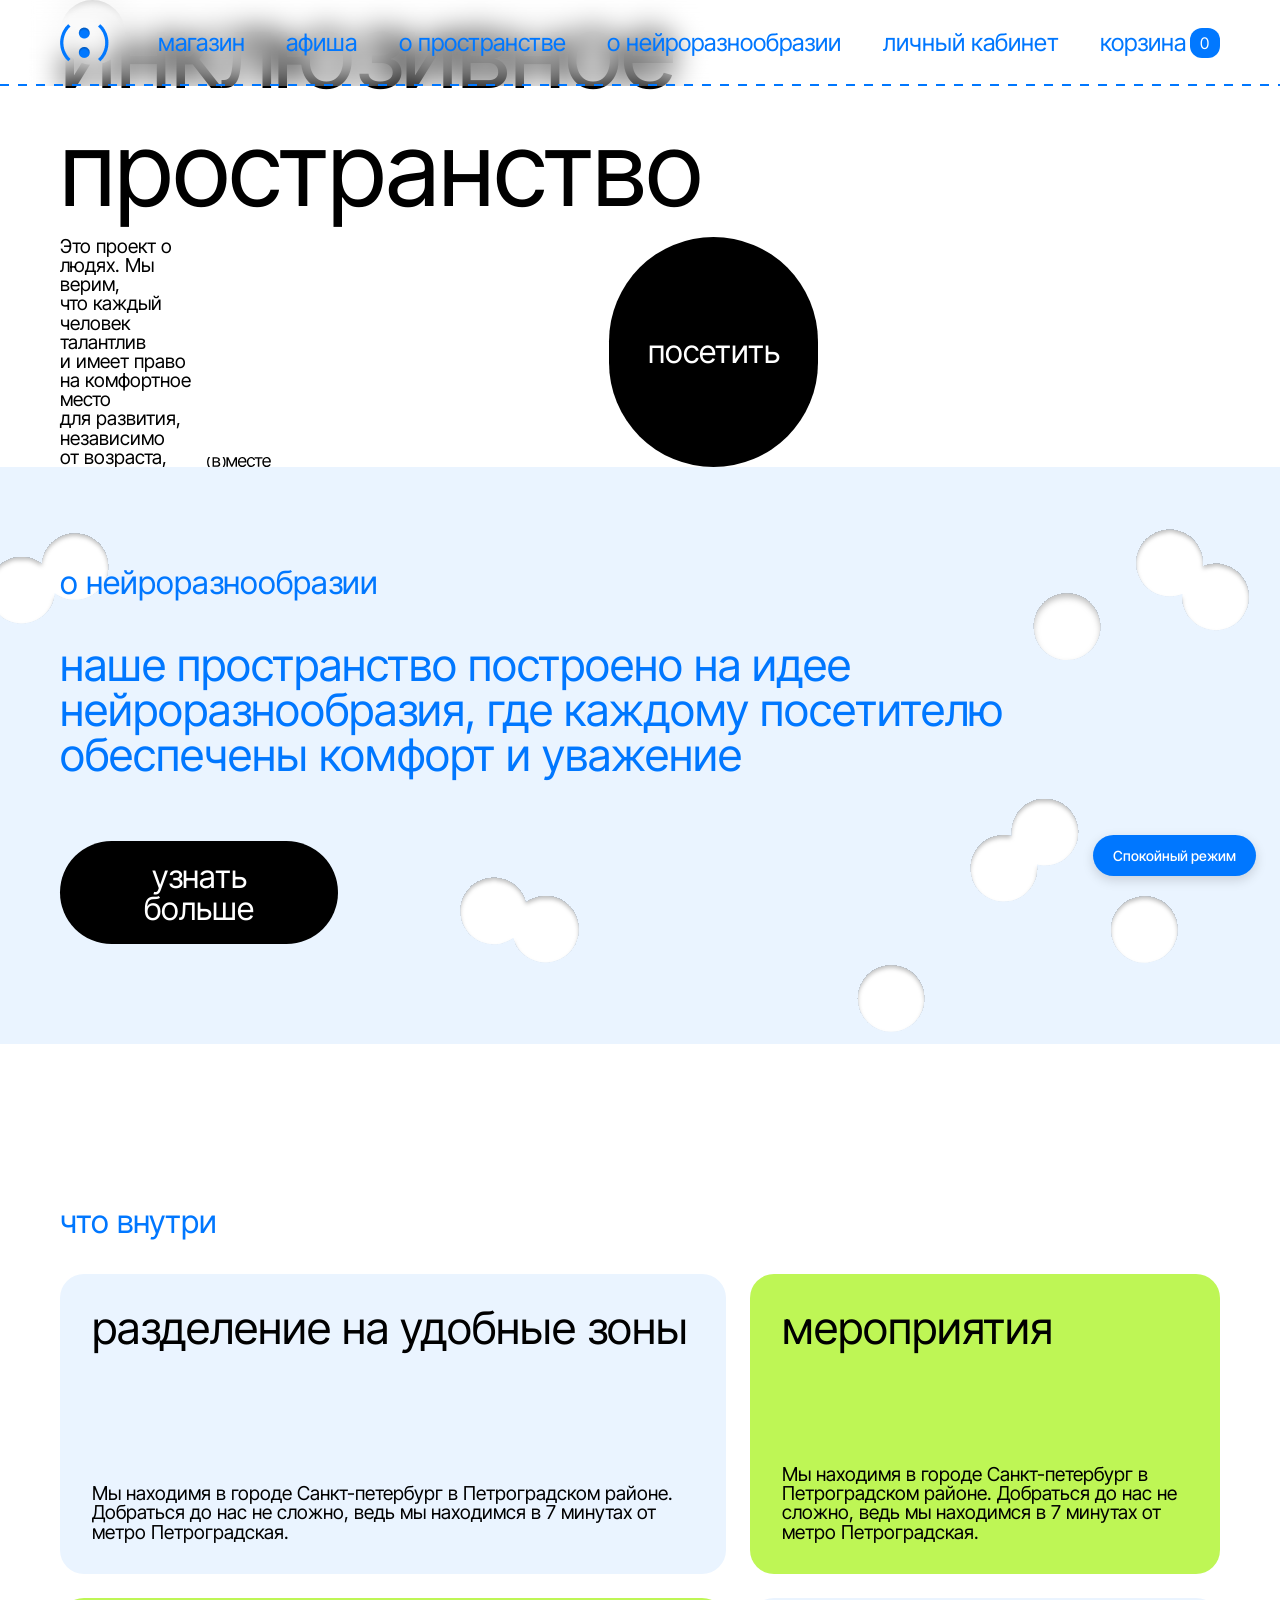
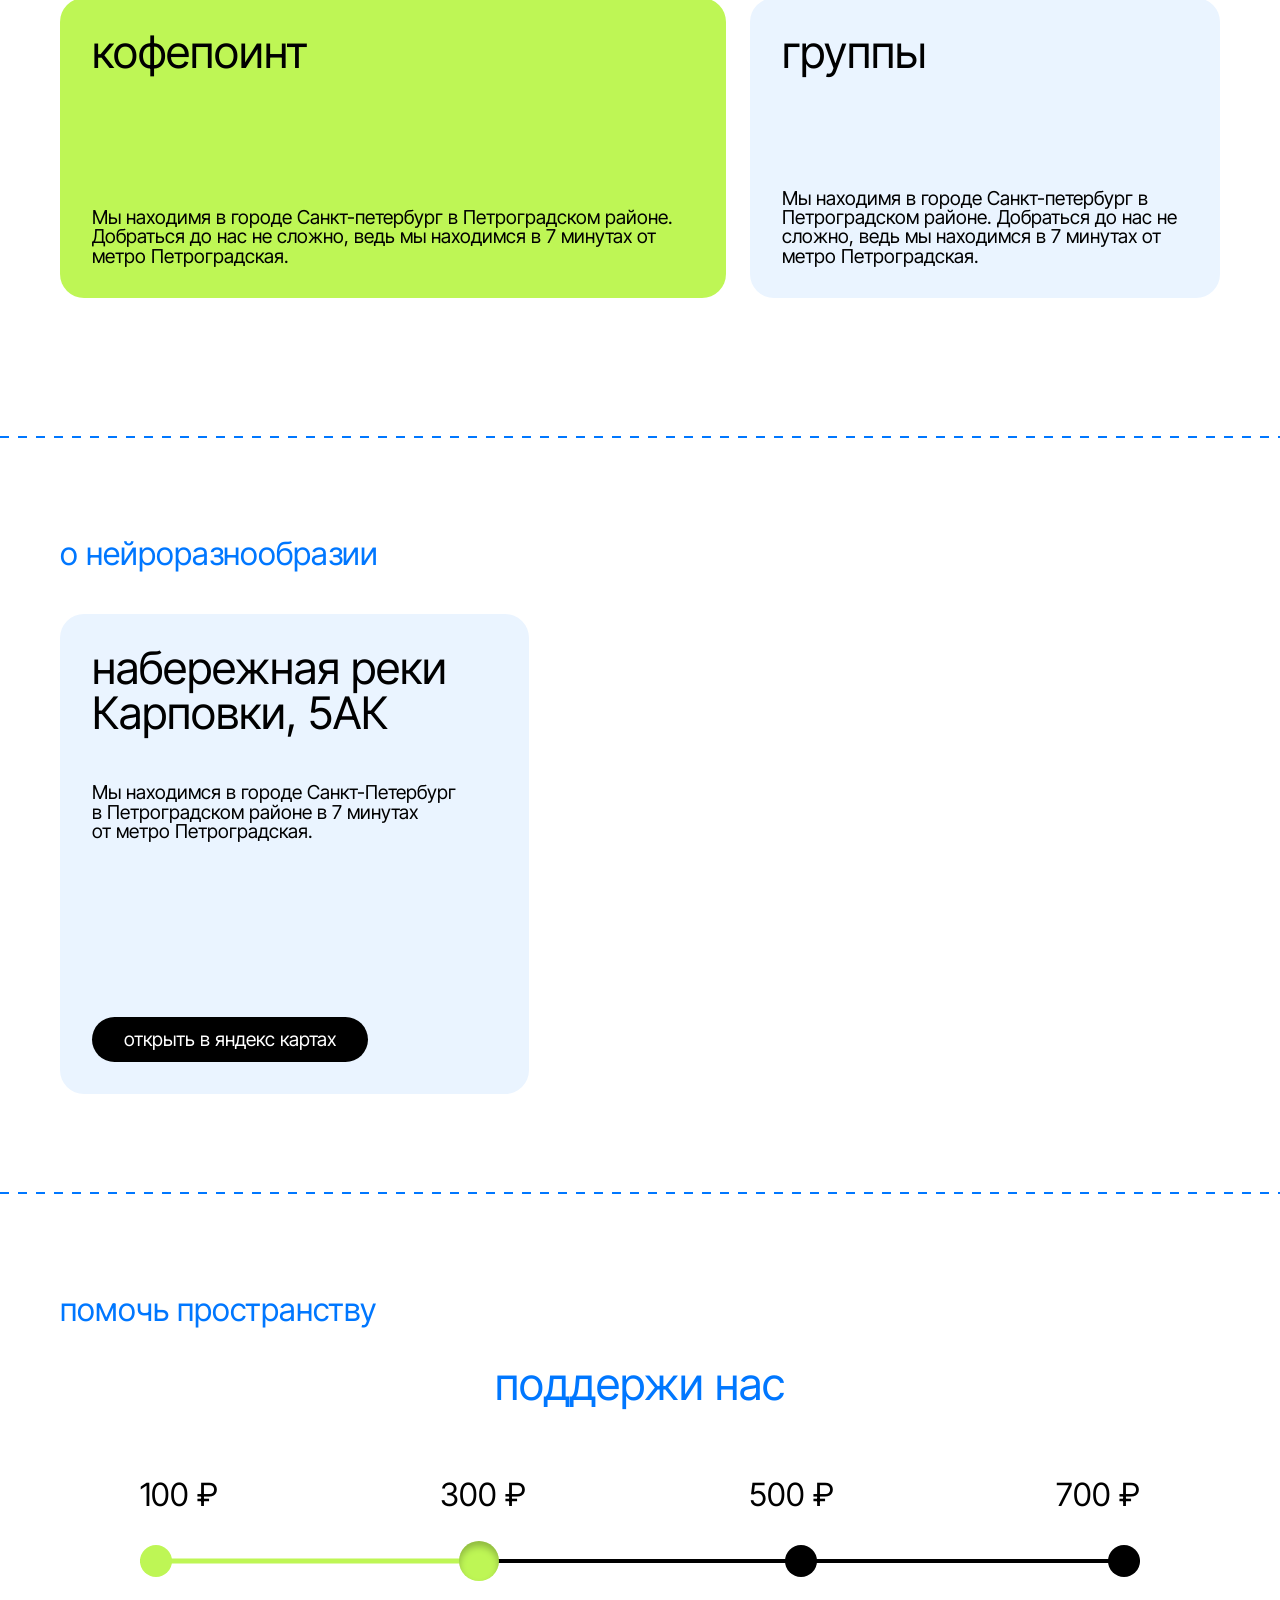
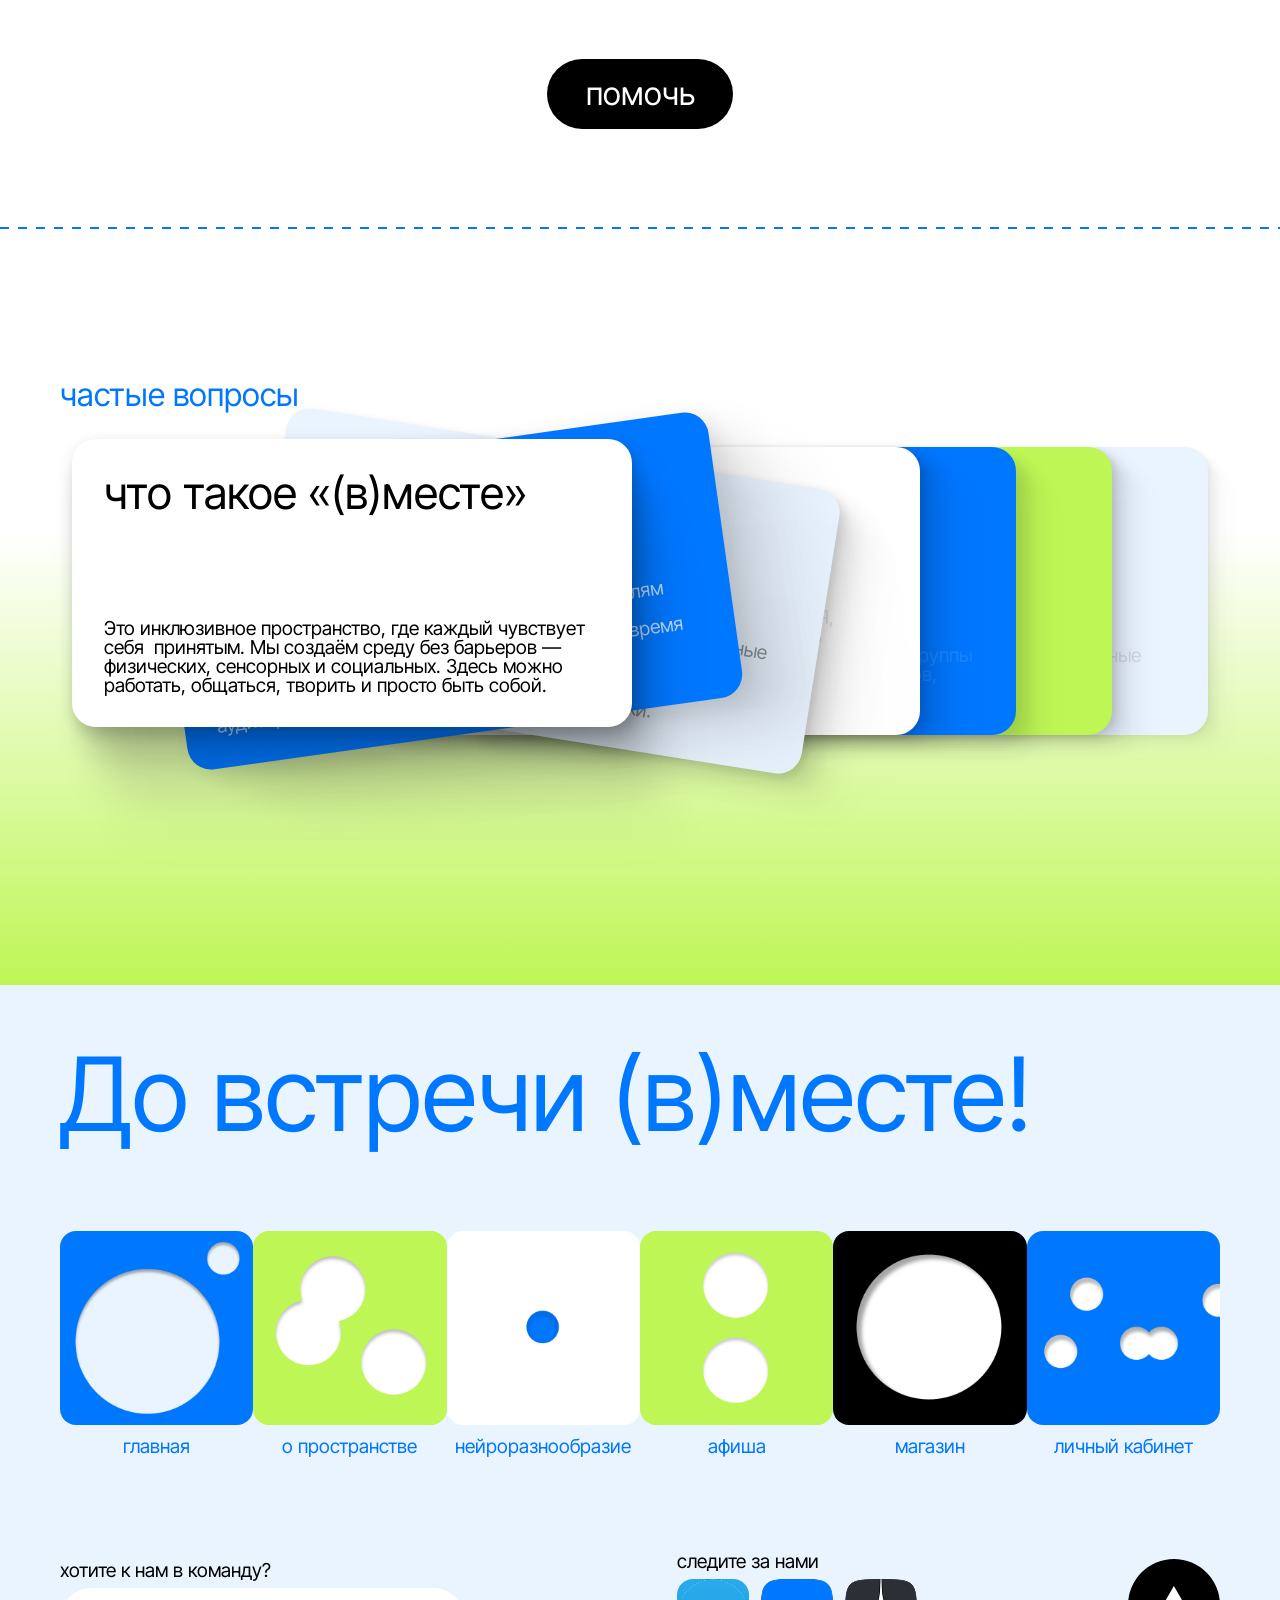
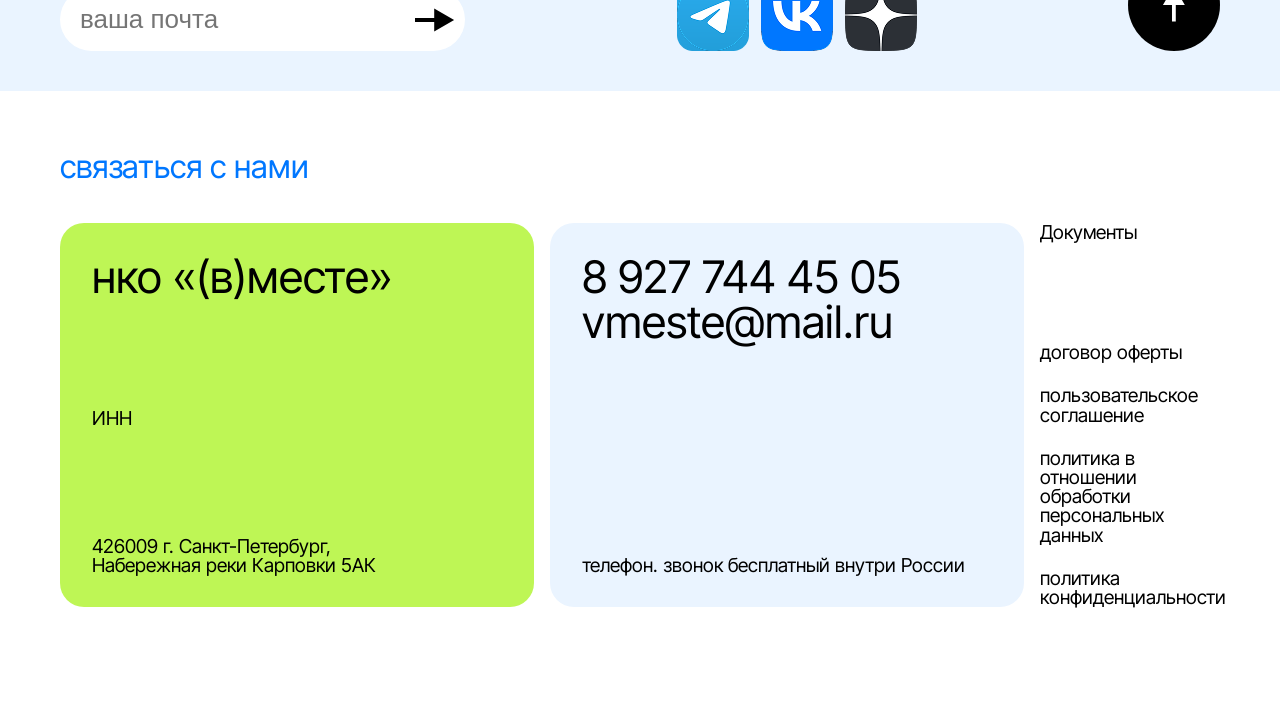
==== commit 558c5b7e: "feat: supabase CORS proxy, cache-busting, UI updates" ====
--- a/index.html
+++ b/index.html
@@ -3,6 +3,9 @@
 <head>
   <meta charset="UTF-8" />
   <meta name="viewport" content="width=device-width, initial-scale=1.0" />
+  <link rel="icon" type="image/png" href="media/лого.png">
+  <link rel="apple-touch-icon" href="media/лого.png">
+  <script src="js/local-cache.js"></script>
 
   <!-- fonts -->
   <link href="https://fonts.googleapis.com/css2?family=Inter+Tight:wght@400&display=swap" rel="stylesheet">
@@ -11,6 +14,7 @@
   <link rel="stylesheet" href="styles/base/reset.css">
   <link rel="stylesheet" href="styles/base/variables.css">
   <link rel="stylesheet" href="styles/base/typography.css">
+  <link rel="stylesheet" href="styles/base/dark-theme.css">
   
 
   <link rel="stylesheet" href="styles/layout/grid.css">
@@ -97,29 +101,39 @@
   <main>
 
     <!-- HERO -->
-    <section class="hero">
-
-    
-      <div class="hero__content">
-        <h2 id="ip">
-          инклюзивное<br>пространство
-        </h2>
-
-        <button id="bh" class="btn btn--primary">
+    <section id="hero">
+
+      <div class="layout">
+      
+        <h1 id="zn1" class="full-width">
+          инклюзивное
+        </h1>
+        <h1 id="zn2" class="full-width">
+          пространство 
+        </h1>
+        
+        <p id="neirotext3">Это&nbsp;проект&nbsp;о людях. Мы верим, что&nbsp;каждый человек талантлив и&nbsp;имеет право на&nbsp;комфортное место для&nbsp;развития, независимо от&nbsp;возраста, </p>
+        
+        <div id="zn3" class="hero__title">
+          <img src="media/vmeste.svg" alt="(в)месте">
+        </div>
+
+        
+        <div class="hero__circle"></div>
+
+
+        <div class="dashed-line dashed-line-1"></div>
+        <div class="dashed-line dashed-line-2"></div>
+        <div class="dashed-line dashed-line-3"></div>
+        <div class="dashed-line dashed-line-4"></div>
+
+
+     
+       <button id="bh" class="btn btn--primary" onclick="window.location.href='afisha.html';">
           посетить
         </button>
       </div>
-
-      <div class="hero__title">
-        <img src="media/vmeste.svg" alt="(в)месте">
-      </div>
-
-      <!-- декоративные круги оставляем -->
-      <div class="hero__circle hero__circle--1"></div>
-      <div class="hero__circle hero__circle--2"></div>
-      <div class="hero__circle hero__circle--3"></div>
-      <div class="hero__circle hero__circle--4"></div>
-
+   
 
     </section>
 
@@ -131,8 +145,8 @@
       <div class="layout">
         <h3 class="block_name" id="z2">о нейроразнообразии</h3>
         <h2 id="abz2">наше пространство построено на&nbsp;идее нейроразнообразия, где&nbsp;каждому&nbsp;посетителю обеспечены комфорт и&nbsp;уважение</h2>
-        <button id="yznat" class="btn btn--primary">
-          узнать больше
+        <button onclick="window.location.href='about neiro.html';" id="yznat" class="btn btn--primary">узнать больше
+          
         </button>
 
 
@@ -187,7 +201,7 @@
             <p>Мы находимся в&nbsp;городе Санкт-Петербург в&nbsp;Петроградском&nbsp;районе в&nbsp;7&nbsp;минутах <br> от&nbsp;метро&nbsp;Петроградская.</p>
           </div>
           
-          <button class="btn btn--secondary" >открыть в яндекс картах</button>
+          <button class="btn btn--secondary" onclick="window.open('https://yandex.ru/maps/-/CPt0zPpf', '_blank')" >открыть в яндекс картах</button>
          
         </article>
 
@@ -231,7 +245,7 @@
 
 
           </div>
-          <button class="btn btn--primary"> помочь </button>
+          <button class="btn btn--primary"  > помочь </button>
 
         </div>
 
@@ -259,9 +273,9 @@
           <article class="abonement-item abonement-item--blue">
             <h2 class="abonement-item__title">кому подходит пространство?</h2>
             <p class="abonement-item__description">
-              Всем! Людям с&nbsp;особенностями развития, родителям с&nbsp;детьми, тем&nbsp;кто&nbsp;работает удалённо, 
+              Всем! Людям с особенностями развития, родителям с&nbsp;детьми, тем&nbsp;кто&nbsp;работает удалённо, 
               ищет единомышленников или&nbsp;просто хочет провести время в&nbsp;принимающей атмосфере. 
-              У&nbsp;нас&nbsp;нет&nbsp;«целевой&nbsp;аудитории»&nbsp;—&nbsp;есть&nbsp;сообщество.</p>
+              У&nbsp;нас&nbsp;нет&nbsp;«целевой аудитории»&nbsp;— есть&nbsp;сообщество.</p>
           </article>
           
           <article class="abonement-item abonement-item--lightblue">
@@ -369,9 +383,9 @@
           <div class="footer__socials">
             <p>следите за нами</p>
             <div class="footer__icons">
-              <a href="#" aria-label="Telegram" class="icon"><img src="media/icon_telegram.png" alt=""></a>
-              <a href="#" aria-label="VK" class="icon"><img src="media/icon_vk.png" alt=""></a>
-              <a href="#" aria-label="Еще" class="icon"><img src="media/icon_dzen.png" alt=""></a>
+              <a href="https://web.telegram.org/a/" target="_blank" aria-label="Telegram" class="icon"><img src="media/icon_telegram.png" alt=""></a>
+              <a href="https://vk.com/club238383279" target="_blank" aria-label="VK" class="icon"><img src="media/icon_vk.png" alt=""></a>
+              <a href="https://dzen.ru/" aria-label="Еще"  target="_blank" class="icon"><img src="media/icon_dzen.png" alt=""></a>
             </div>
           </div>
 
@@ -416,10 +430,10 @@
             <div class="footer__links">
               <p>Документы</p>
               <div class="footer__linksw"> 
-               <a href="#"><p>договор оферты</p></a>
-               <a href="#"><p>пользовательское соглашение</p></a>
-               <a href="#"><p>политика в отношении обработки персональных данных</p></a>
-               <a href="#"><p>политика конфиденциальности</p></a>
+               <a href="https://isni.ru/upload/iblock/c7a/c7ad024bdbc6056213cb684a8a956ce5.pdf" target="_blank"><p>договор оферты</p></a>
+               <a href="https://cyber-drom.ru/documents/%D0%9F%D0%BE%D0%BB%D1%8C%D0%B7%D0%BE%D0%B2%D0%B0%D1%82%D0%B5%D0%BB%D1%8C%D1%81%D0%BA%D0%BE%D0%B5%20%D1%81%D0%BE%D0%B3%D0%BB%D0%B0%D1%88%D0%B5%D0%BD%D0%B8%D0%B5.pdf" target="_blank"><p>пользовательское соглашение</p></a>
+               <a href="https://csbkem.ru/images/privacy_policy.pdf" target="_blank"><p>политика в отношении обработки персональных данных</p></a>
+               <a href="https://csbkem.ru/images/privacy_policy.pdf" target="_blank"><p>политика конфиденциальности</p></a>
               </div>
               
             </div>
@@ -435,6 +449,7 @@
 
   <script src="js/up.js"></script>
   <script src="js/burger.js"></script>
+  <script src="js/cart.js"></script>
   <script src="js/slider.js"></script>
   <script src="js/akk.js"></script>
   
@@ -502,8 +517,234 @@
   }
 </script>
 
-
-
+<script src="js/theme.js"></script>
+
+<!-- МОДАЛЬНОЕ ОКНО ДЛЯ ПОМОЩИ -->
+<!-- МОДАЛЬНОЕ ОКНО ДЛЯ ПОМОЩИ -->
+<div class="donate-modal" id="donateModal" style="display: none;">
+  <div class="donate-modal__overlay"></div>
+  <div class="donate-modal__content">
+    <div class="donate-modal__header">
+      <h3>поддержать пространство</h3>
+      <button class="donate-modal__close" id="closeDonateModal">✕</button>
+    </div>
+    <div class="donate-modal__body">
+      <p class="donate-modal__demo">✨ это демоверсия ✨</p>
+      <p>В реальном проекте здесь будет платёжная система.</p>
+      <p>Спасибо за понимание!</p>
+    </div>
+    <div class="donate-modal__footer">
+      <button class="btn btn--primary" id="closeDonateModalBtn">закрыть</button>
+    </div>
+  </div>
+</div>
+
+<style>
+  /* Стили для модального окна */
+  .donate-modal {
+    position: fixed;
+    top: 0;
+    left: 0;
+    width: 100%;
+    height: 100%;
+    z-index: 1000;
+    display: flex;
+    align-items: center;
+    justify-content: center;
+  }
+
+  .donate-modal__overlay {
+    position: absolute;
+    top: 0;
+    left: 0;
+    width: 100%;
+    height: 100%;
+    background-color: rgba(0, 0, 0, 0.5);
+    backdrop-filter: blur(4px);
+  }
+
+  .donate-modal__content {
+    position: relative;
+    background-color: var(--white);
+    border-radius: 32px;
+    max-width: 450px;
+    width: 90%;
+    overflow: hidden;
+    animation: modalFadeIn 0.3s ease;
+    box-shadow: var(--shadow-xl);
+  }
+
+  .donate-modal__header {
+    display: flex;
+    justify-content: space-between;
+    align-items: center;
+    padding: 24px 28px;
+    background-color: var(--blue);
+  }
+
+  .donate-modal__header h3 {
+    color: var(--white);
+    margin: 0;
+    font-size: var(--h4);
+    font-weight: var(--fw-regular);
+  }
+
+  .donate-modal__close {
+    background: none;
+    border: none;
+    font-size: 24px;
+    cursor: pointer;
+    color: var(--white);
+    transition: transform var(--transition-fast);
+  }
+
+  .donate-modal__close:hover {
+    transform: scale(1.1);
+  }
+
+  .donate-modal__body {
+    padding: 32px 28px;
+    text-align: center;
+  }
+
+  .donate-modal__body p {
+    margin-bottom: var(--space-16);
+    font-size: var(--body);
+    color: var(--gray-700);
+  }
+
+  .donate-modal__demo {
+    font-size: var(--h4);
+    font-weight: var(--fw-medium);
+    color: var(--blue);
+    margin-bottom: var(--space-24);
+  }
+
+  .donate-modal__footer {
+    padding: 20px 28px 28px 28px;
+    border-top: 1px solid var(--gray-300);
+    display: flex;
+    justify-content: center;
+  }
+
+  @keyframes modalFadeIn {
+    from {
+      opacity: 0;
+      transform: scale(0.95);
+    }
+    to {
+      opacity: 1;
+      transform: scale(1);
+    }
+  }
+</style>
+
+<script>
+  // Модальное окно для кнопки "помочь"
+  const donateModal = document.getElementById('donateModal');
+  const donateBtn = document.querySelector('.donate .btn--primary');
+  
+  function openDonateModal() {
+    if (donateModal) {
+      donateModal.style.display = 'flex';
+      document.body.style.overflow = 'hidden';
+    }
+  }
+  
+  function closeDonateModal() {
+    if (donateModal) {
+      donateModal.style.display = 'none';
+      document.body.style.overflow = '';
+    }
+  }
+  
+  // Открытие по клику на кнопку "помочь"
+  if (donateBtn) {
+    donateBtn.addEventListener('click', openDonateModal);
+  }
+  
+  // Закрытие по крестику
+  const closeBtn = document.getElementById('closeDonateModal');
+  if (closeBtn) {
+    closeBtn.addEventListener('click', closeDonateModal);
+  }
+  
+  // Закрытие по кнопке "закрыть"
+  const closeFooterBtn = document.getElementById('closeDonateModalBtn');
+  if (closeFooterBtn) {
+    closeFooterBtn.addEventListener('click', closeDonateModal);
+  }
+  
+  // Закрытие по клику на оверлей
+  const overlay = document.querySelector('.donate-modal__overlay');
+  if (overlay) {
+    overlay.addEventListener('click', closeDonateModal);
+  }
+</script>
+
+ <script>
+    (function() {
+      // Текстовые элементы
+      const heroElements = [
+        document.getElementById('zn1'),
+        document.getElementById('neirotext1'),
+        document.getElementById('neirotext2'),
+        document.getElementById('neirotext3')
+      ].filter(el => el !== null);
+      
+      heroElements.forEach((el, index) => {
+        el.classList.add('fade-up');
+        el.classList.add(`fade-up-delay-${Math.min(index + 1, 4)}`);
+      });
+      
+      // Блок faqneiro
+      const faqBlock = document.getElementById('faqneiro');
+      if (faqBlock) {
+        faqBlock.classList.add('fade-up', 'fade-up-delay-5');
+      }
+      
+      // Кружочек
+      const circle = document.querySelector('.hero__circle');
+      
+      // Наблюдатель ТОЛЬКО для текстов (без кружочка!)
+      const observer = new IntersectionObserver((entries) => {
+        entries.forEach(entry => {
+          if (entry.isIntersecting) {
+            entry.target.classList.add('visible');
+            observer.unobserve(entry.target);
+          }
+        });
+      }, { threshold: 0.1 });
+      
+      // Наблюдаем ТОЛЬКО за текстами
+      document.querySelectorAll('.fade-up').forEach(el => {
+        observer.observe(el);
+      });
+      
+      // Дополнительная проверка видимости ТОЛЬКО для текстов
+      const checkVisibility = () => {
+        document.querySelectorAll('.fade-up').forEach(el => {
+          const rect = el.getBoundingClientRect();
+          if (rect.top < window.innerHeight - 50 && !el.classList.contains('visible')) {
+            el.classList.add('visible');
+            observer.unobserve(el);
+          }
+        });
+      };
+      
+      checkVisibility();
+      window.addEventListener('scroll', checkVisibility, { passive: true });
+      
+      // КРУЖОЧЕК: появляется через 2 секунды после загрузки
+      // (после того как все тексты уже показались)
+      setTimeout(() => {
+        if (circle) {
+          circle.classList.add('visible');
+        }
+      }, 2100);  // 2.1 секунды — после всех текстовых анимаций
+      
+    })();
+  </script>
   
 </body>
-</html>+</html>
--- a/styles/base/variables.css
+++ b/styles/base/variables.css
@@ -42,7 +42,7 @@
   --h1: clamp(54px, 8vw, 128px);
   --h2: clamp(28px, 3.5vw, 64px);
   --h3: clamp(16px, 2.5vw, 32px);
-  --body: clamp(12px, 1.5vw, 20px);
+  --body: clamp(16px, 1.5vw, 20px);
   --dec: clamp(12px, 1.5vw, 16px);
   --nav: clamp(16px, 2vw, 24px);
   --btn-primary: clamp(16px, 2.5vw, 32px);
--- a/styles/base/dark-theme.css
+++ b/styles/base/dark-theme.css
@@ -0,0 +1,259 @@
+/* ============================================
+   РЕЖИМ ПОНИЖЕННОЙ СЕНСОРНОЙ НАГРУЗКИ
+   Приглушённые, но сочные оттенки салатового и голубого
+   ============================================ */
+
+.low-sensory {
+  /* Основные цвета – снижена насыщенность, но сохранён характер */
+  --black: #2C3E50;              /* мягкий тёмно-серый вместо чёрного */
+  --white: #F8F9FA;              /* очень светлый серый вместо белого */
+  --blue: #5A8FBF;               /* приглушённый голубовато-синий (был #0077FF) */
+  --dark-blue: #4A7A9E;          /* чуть темнее для ховера */
+  --light-blue: #E2E8F0;         /* светлый серо-голубой для фонов */
+  --green: #A4D46A;              /* приглушённый, но сочный салатовый (был #BEF655) */
+
+  /* Градиент: зелёный → белый (цвета приглушены) */
+  --gradient-main: linear-gradient(to top, var(--green) 0%, var(--white) 60%);
+
+  /* Дополнительные переменные */
+  --card-bg: #FFFFFF;
+  --text-muted: #6C757D;
+  --hover-overlay: rgba(0, 0, 0, 0.03);
+  --shadow-sm: 0 4px 12px rgba(0, 0, 0, 0.05);
+  --shadow-md: 0 8px 20px rgba(0, 0, 0, 0.08);
+}
+
+/* --- 1. ТЕКСТ И ССЫЛКИ (глобально) --- */
+.low-sensory body,
+.low-sensory h1, .low-sensory h2, .low-sensory h3,
+.low-sensory p, .low-sensory span, .low-sensory li,
+.low-sensory .zone-label,
+.low-sensory .card p, .low-sensory .card h2,
+.low-sensory .abonement-item p, .low-sensory .abonement-item h2,
+.low-sensory .rule-card p, .low-sensory .rule-card h2,
+.low-sensory .footer__card p, .low-sensory .footer__card h2,
+.low-sensory .footer__links p {
+  color: var(--black) !important;
+}
+
+.low-sensory a:not(.btn):not(.low-sensory-fixed-btn) {
+  color: var(--blue) !important;
+}
+.low-sensory a:hover {
+  color: var(--dark-blue) !important;
+}
+
+/* --- 2. ФОНЫ (все контейнеры) --- */
+.low-sensory body,
+.low-sensory .hero,
+.low-sensory .faq,
+.low-sensory .about,
+.low-sensory .features,
+.low-sensory .location,
+.low-sensory .donate,
+.low-sensory #shop, .low-sensory #afisha,
+.low-sensory .mobile-menu,
+.low-sensory .modal__container,
+.low-sensory .shop-card,
+.low-sensory .mer-card,
+.low-sensory .account-order,
+.low-sensory .cart-item,
+.low-sensory .cart-summary,
+.low-sensory .card,
+.low-sensory .abonement-item,
+.low-sensory .rule-card {
+  background-color: var(--white) !important;
+}
+
+/* --- 3. ЦВЕТНЫЕ КАРТОЧКИ (все: карточки, абонементы, футер) --- */
+/* Синие карточки – светлый голубой фон */
+.low-sensory .card--blue,
+.low-sensory .abonement-item--blue,
+.low-sensory .rule-card--blue,
+.low-sensory .footer__card--blue {
+  background-color: #D4E4F5 !important;
+}
+/* Зелёные карточки – светлый салатовый фон */
+.low-sensory .card--green,
+.low-sensory .abonement-item--green,
+.low-sensory .rule-card--green,
+.low-sensory .footer__card--green {
+  background-color: #E8F5E0 !important;
+}
+.low-sensory .card--lightblue,
+.low-sensory .abonement-item--lightblue,
+.low-sensory .rule-card--lightblue {
+  background-color: var(--light-blue) !important;
+}
+
+/* --- 4. ФУТЕР (специфика) --- */
+.low-sensory #fbackf {
+  background-color: #E9ECEF !important;
+}
+.low-sensory #sback {
+  background-color: var(--white) !important;
+}
+.low-sensory .footer__links a {
+  color: var(--blue) !important;
+}
+.low-sensory .footer__icons .icon img {
+  filter: brightness(0.8) contrast(0.9) !important;
+}
+
+/* --- 5. КНОПКИ И ЭЛЕМЕНТЫ УПРАВЛЕНИЯ --- */
+.low-sensory .btn--primary {
+  background-color: var(--blue) !important;
+  color: var(--white) !important;
+}
+.low-sensory .btn--primary:hover {
+  background-color: var(--dark-blue) !important;
+}
+.low-sensory .btn--secondary,
+.low-sensory .btn--white,
+.low-sensory .shop__btn-toolbar,
+.low-sensory .mer__btn-toolbar {
+  background-color: #E9ECEF !important;
+  color: var(--blue) !important;
+  border: 1px solid #CED4DA !important;
+}
+.low-sensory .shop__search,
+.low-sensory .mer__search,
+.low-sensory .modal__input {
+  background-color: #F1F3F5 !important;
+  border-color: #CED4DA !important;
+  color: var(--black) !important;
+}
+
+/* --- 6. СЛАЙДЕР (пожертвования) --- */
+.low-sensory .track-fill {
+  background-color: var(--green) !important;
+}
+.low-sensory .track-btn.green {
+  background-color: var(--green) !important;
+  color: var(--black) !important;
+}
+.low-sensory .track-btn {
+  background-color: #ADB5BD !important;
+}
+
+/* --- 7. ПУНКТИРНЫЕ ЛИНИИ --- */
+.low-sensory .header::after,
+.low-sensory .features::after,
+.low-sensory .location::after,
+.low-sensory .donate::after,
+.low-sensory .dashed-line-1,
+.low-sensory .dashed-line-2,
+.low-sensory .dashed-line-3,
+.low-sensory .dashed-line-4 {
+  background: repeating-linear-gradient(
+    to right,
+    var(--blue) 0px,
+    var(--blue) 9px,
+    transparent 9px,
+    transparent 18px
+  ) !important;
+  opacity: 0.5;
+}
+
+/* --- 8. SVG И ИКОНКИ --- */
+.low-sensory .logo img,
+.low-sensory .nav-cart__icon svg rect,
+.low-sensory .cart-icon__icon svg path:first-child,
+.low-sensory .footer__buttonup svg path {
+  fill: var(--black) !important;
+  opacity: 0.8;
+}
+/* Слегка приглушаем изображения, но не инвертируем */
+.low-sensory img {
+  filter: brightness(0.98) contrast(0.95);
+}
+/* Карта пространства (SVG) */
+.low-sensory .zone {
+  stroke: #8C9AAB !important;
+}
+.low-sensory .zone-label {
+  fill: var(--black) !important;
+}
+
+/* --- 9. СКРОЛЛБАР --- */
+.low-sensory ::-webkit-scrollbar-thumb {
+  background: #ADB5BD !important;
+}
+
+/* --- 10. ФИКСИРОВАННАЯ КНОПКА ПЕРЕКЛЮЧЕНИЯ --- */
+.low-sensory-fixed-btn {
+  position: fixed;
+  bottom: 24px;
+  right: 24px;
+  z-index: 9999;
+  background-color: var(--blue);
+  color: white;
+  border: none;
+  border-radius: 60px;
+  padding: 12px 20px;
+  font-family: var(--font-primary);
+  font-size: 14px;
+  font-weight: 500;
+  cursor: pointer;
+  box-shadow: 0 4px 12px rgba(0, 0, 0, 0.15);
+  transition: all 0.2s ease;
+  display: flex;
+  align-items: center;
+  gap: 8px;
+  backdrop-filter: blur(4px);
+}
+.low-sensory-fixed-btn:hover {
+  transform: scale(1.02);
+  background-color: var(--dark-blue);
+  box-shadow: 0 6px 16px rgba(0, 0, 0, 0.2);
+}
+.low-sensory .low-sensory-fixed-btn {
+  background-color: var(--blue);
+  opacity: 0.9;
+}
+@media (max-width: 756px) {
+  .low-sensory-fixed-btn {
+    bottom: 16px;
+    right: 16px;
+    padding: 10px 16px;
+    font-size: 13px;
+  }
+}
+/* Приглушаем насыщенность всех изображений и иконок в футере */
+.low-sensory img,
+.low-sensory .footer__icons .icon img {
+  filter: saturate(0.55) brightness(0.98);
+}
+
+
+/* Специально для карточки мероприятия (event-detail) */
+.low-sensory .event-hero__date-card {
+  background:  #E8F5E0 !important;
+}
+
+/* --- 11. КНОПКА «НАВЕРХ» В ФУТЕРЕ (спокойный режим) --- */
+.low-sensory .footer__buttonup {
+  background-color: #adb0b6 !important;  /* приглушённый серый вместо чёрного */
+}
+.low-sensory .footer__buttonup svg path {
+  fill: #2C3E50 !important;  /* стрелка становится тёмно-серой (в тон тексту) */
+}
+.low-sensory .footer__buttonup:hover {
+  background-color: #5A7A9A !important;  /* при наведении — приглушённый синий */
+}
+
+/* --- 12. СЧЁТЧИК КОРЗИНЫ (синий фон с цифрой) --- */
+.low-sensory .nav-cart__icon svg rect {
+  fill: #91a8c0 !important;  /* фон счётчика — приглушённый синий (вместо яркого #0178FF) */
+}
+.low-sensory .nav-cart__count {
+  color: #2C3E50 !important;  /* цифра становится тёмно-серой (мягче, чем белый) */
+}
+
+/* Мобильная версия корзины */
+.low-sensory .cart-icon__icon svg path:first-child {
+  fill: #91a8c0 !important;
+}
+.low-sensory .cart-icon__icon .nav-cart__count {
+  color: #2C3E50 !important;
+}
--- a/styles/layout/header.css
+++ b/styles/layout/header.css
@@ -103,6 +103,17 @@
   display: inline-flex;
   align-items: center;
   justify-content: center;
+}
+
+.cart-icon__icon {
+  position: relative;
+  display: inline-flex;
+  align-items: center;
+  justify-content: center;
+}
+
+.cart-icon__icon svg path:nth-child(2) {
+  display: none;
 }
 
 .nav-cart__icon svg {
@@ -321,4 +332,10 @@
 .mobile-menu .nav-cart__icon svg,
 .mobile-menu .nav-cart__icon rect {
     display: none !important;
-}+}
+
+.cart-icon__icon .nav-cart__count {
+  top: 62%;
+  left: 49%;
+  font-size: 16px;
+}
--- a/styles/components/akk.css
+++ b/styles/components/akk.css
@@ -182,19 +182,179 @@
     opacity: 1 !important;
   }
 }
-
-/* Мобилка (756px) */
 @media (max-width: 756px) {
   .abonement-stack {
-    padding: 100px 12px;
-    margin: -100px -12px;
-    gap: 12px;
+    display: flex;
+    overflow-x: auto;
+    scroll-snap-type: x mandatory;
+    gap: 16px;
+    padding: 20px;
+    margin: 0;
+    -ms-overflow-style: none;
+    scrollbar-width: none;
+  }
+
+  .abonement-stack::-webkit-scrollbar {
+    display: none;
   }
 
   .abonement-item {
-    width: 100%;
+    flex: 0 0 90%;
+    min-width: 280px;
+    min-height: 320px;
     height: auto;
-    min-height: 200px;
+    scroll-snap-align: start;
+    padding: 28px 20px;
+    position: relative;
+    left: auto !important;
+    top: auto !important;
+    width: auto !important;
+    transform: none !important;
+    display: flex;
+    flex-direction: column;
+    justify-content: space-between;
+    box-sizing: border-box;
+    overflow-x: hidden;   /* ← запрещаем горизонтальное вылезание */
+  }
+
+  /* Главное: заставляем текст переноситься */
+  .abonement-item__title,
+  .abonement-item__description {
+    opacity: 1 !important;
+    max-width: 100%;
+    word-wrap: break-word;       /* старый стандарт */
+    overflow-wrap: break-word;   /* современный стандарт */
+    word-break: break-word;      /* для длинных слов */
+    white-space: normal;         /* запрещаем текст в одну строку */
+  }
+}
+.abonement-stack {
+  -ms-overflow-style: none;  /* IE и Edge */
+  scrollbar-width: none;     /* Firefox */
+}
+.abonement-stack::-webkit-scrollbar {
+  display: none;  /* Chrome, Safari, Opera */
+}
+
+
+/* ===== ПРАВИЛА (СТЕК) – полностью аналогично абонементам ===== */
+.rules-stack {
+  grid-column: 1 / -1;
+  position: relative;
+  min-height: 472px;
+}
+
+.rule-card {
+  display: flex;
+  flex-direction: column;
+  justify-content: space-between;
+  align-items: flex-start;
+  padding: 32px;
+  border-radius: 24px;
+  transition: transform 0.5s cubic-bezier(0.34, 1.56, 0.64, 1),
+              box-shadow 0.5s cubic-bezier(0.34, 1.56, 0.64, 1);
+  transform-origin: center center;
+  cursor: pointer;
+  width: 792px;
+  height: 408px;
+  position: absolute;
+  top: 0;
+  left: 0;
+}
+
+/* цвета */
+.rule-card--white { background-color: var(--white); }
+.rule-card--blue { background-color: var(--blue); }
+.rule-card--lightblue { background-color: var(--light-blue); }
+.rule-card--green { background-color: var(--green); }
+
+.rule-card__title,
+.rule-card__description {
+  transition: opacity 0.5s cubic-bezier(0.34, 1.56, 0.64, 1);
+}
+
+.rule-card.active-card {
+  transform: translateY(-8px) rotate(0deg) !important;
+}
+.rule-card.active-card .rule-card__title,
+.rule-card.active-card .rule-card__description {
+  opacity: 1 !important;
+}
+
+/* ноутбук (≤1608px) */
+@media (max-width: 1608px) {
+  .rules-stack { min-height: 388px; }
+  .rule-card { width: 560px; height: 324px; }
+}
+
+/* планшет (≤1156px) */
+@media (max-width: 1156px) {
+  .rules-stack {
+    display: flex;
+    overflow-x: auto;
+    scroll-snap-type: x mandatory;
+    gap: 16px;
+    min-height: auto;
+    padding: 80px 12px;
+    margin: -80px -12px;
+    -webkit-overflow-scrolling: touch;
+    -ms-overflow-style: none;
+    scrollbar-width: none;
+  }
+  .rules-stack::-webkit-scrollbar { display: none; }
+  .rule-card {
+    position: relative;
+    left: auto !important;
+    top: auto;
+    flex-shrink: 0;
+    scroll-snap-align: center;
+    transform: none !important;
+    width: 670px;
+    height: 320px;
+  }
+  .rule-card.active-card { transform: none !important; }
+  .rule-card__title,
+  .rule-card__description { opacity: 1 !important; }
+}
+
+/* мобилка (≤756px) – главное изменение */
+@media (max-width: 756px) {
+  .rules-stack {
+    display: flex;
+    overflow-x: auto;
+    scroll-snap-type: x mandatory;
+    gap: 16px;
     padding: 20px;
+    margin: 0;
+    -ms-overflow-style: none;
+    scrollbar-width: none;
+  }
+  .rules-stack::-webkit-scrollbar { display: none; }
+  .rule-card {
+    flex: 0 0 90%;
+    min-width: 280px;
+    min-height: 320px;
+    height: auto;
+    scroll-snap-align: start;
+    padding: 28px 20px;
+    position: relative;
+    left: auto !important;
+    top: auto !important;
+    width: auto !important;
+    transform: none !important;
+    display: flex;
+    flex-direction: column;
+    justify-content: space-between;
+    box-sizing: border-box;
+    overflow-x: hidden;
+  }
+  .rule-card__title,
+  .rule-card__description {
+    opacity: 1 !important;
+    max-width: 100%;
+    word-wrap: break-word;
+    overflow-wrap: break-word;
+    word-break: break-word;
+    white-space: normal;
   }
 }
--- a/styles/layout/footer.css
+++ b/styles/layout/footer.css
@@ -21,6 +21,7 @@
   height: auto;
   object-fit: contain;
   transition: transform 0.3s cubic-bezier(0.2, 0.9, 0.4, 1);
+  border-radius: 16px;
 }
 
 #zf {
